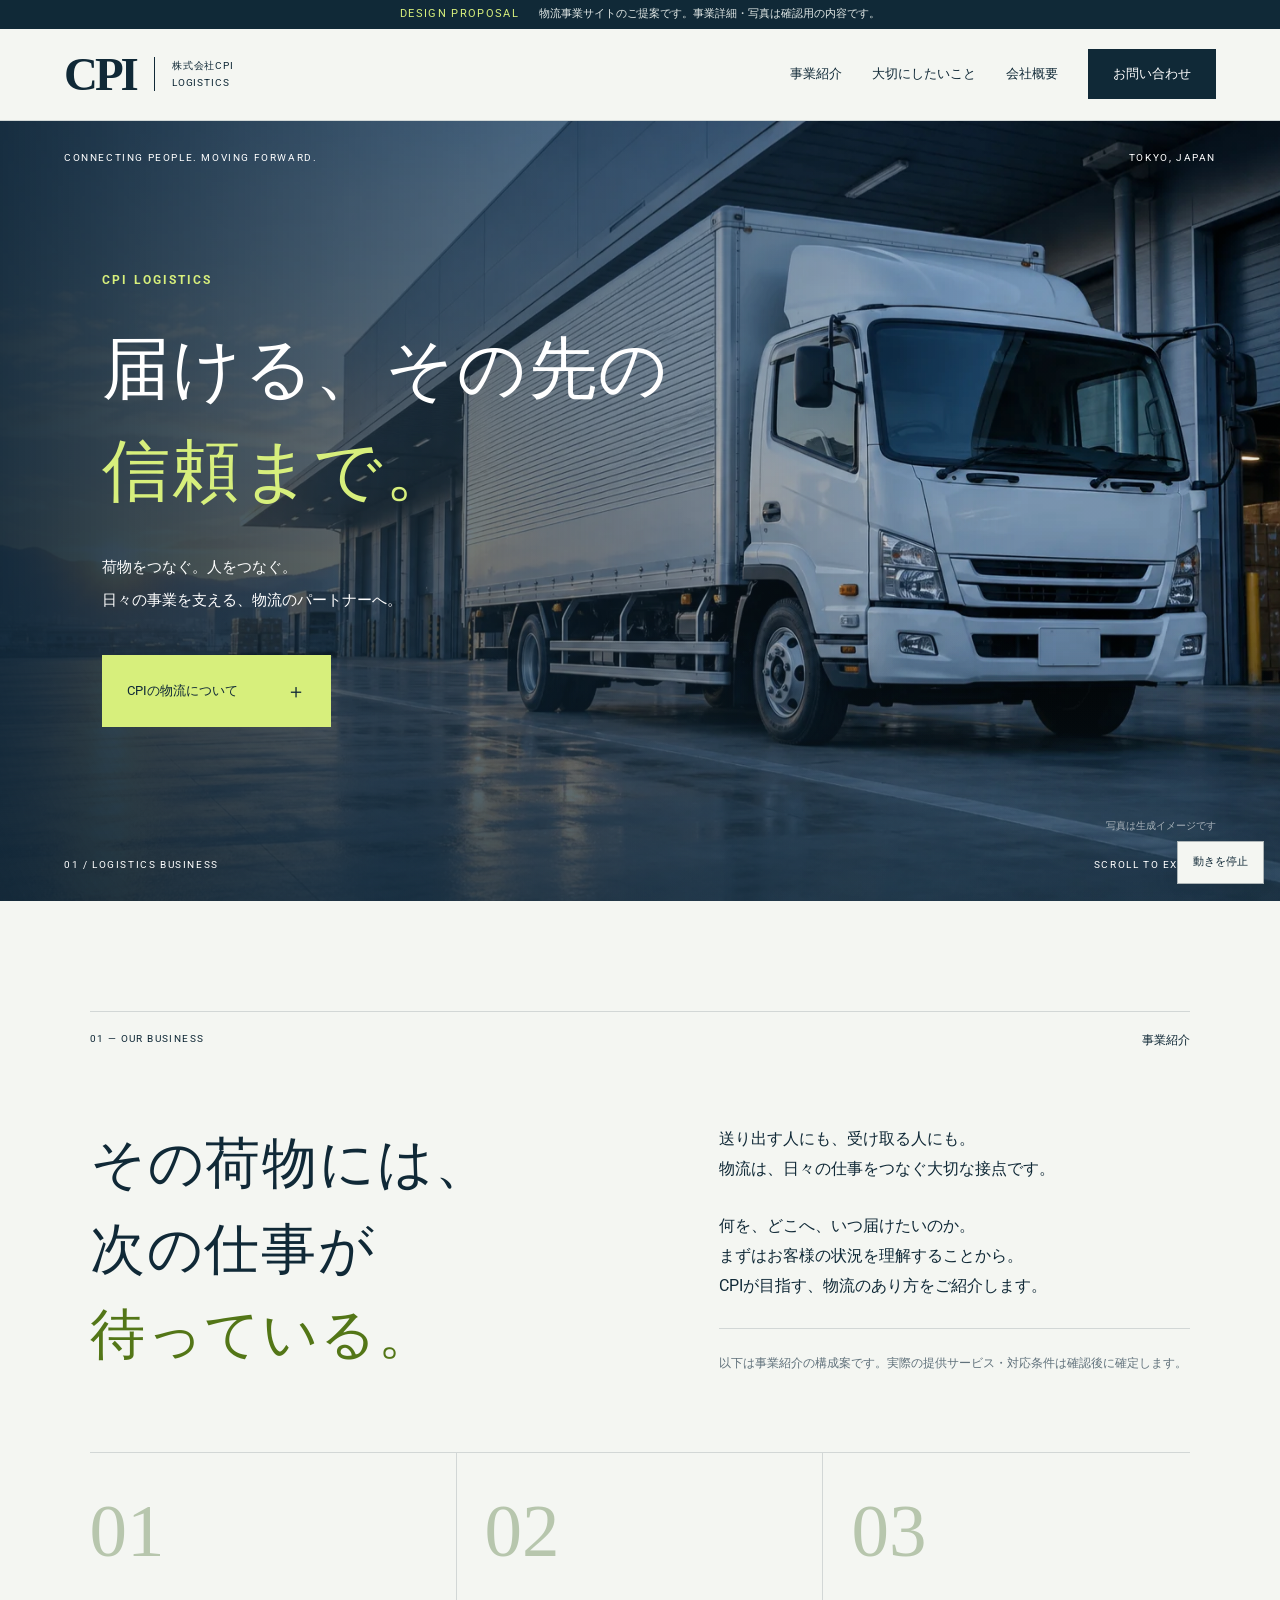
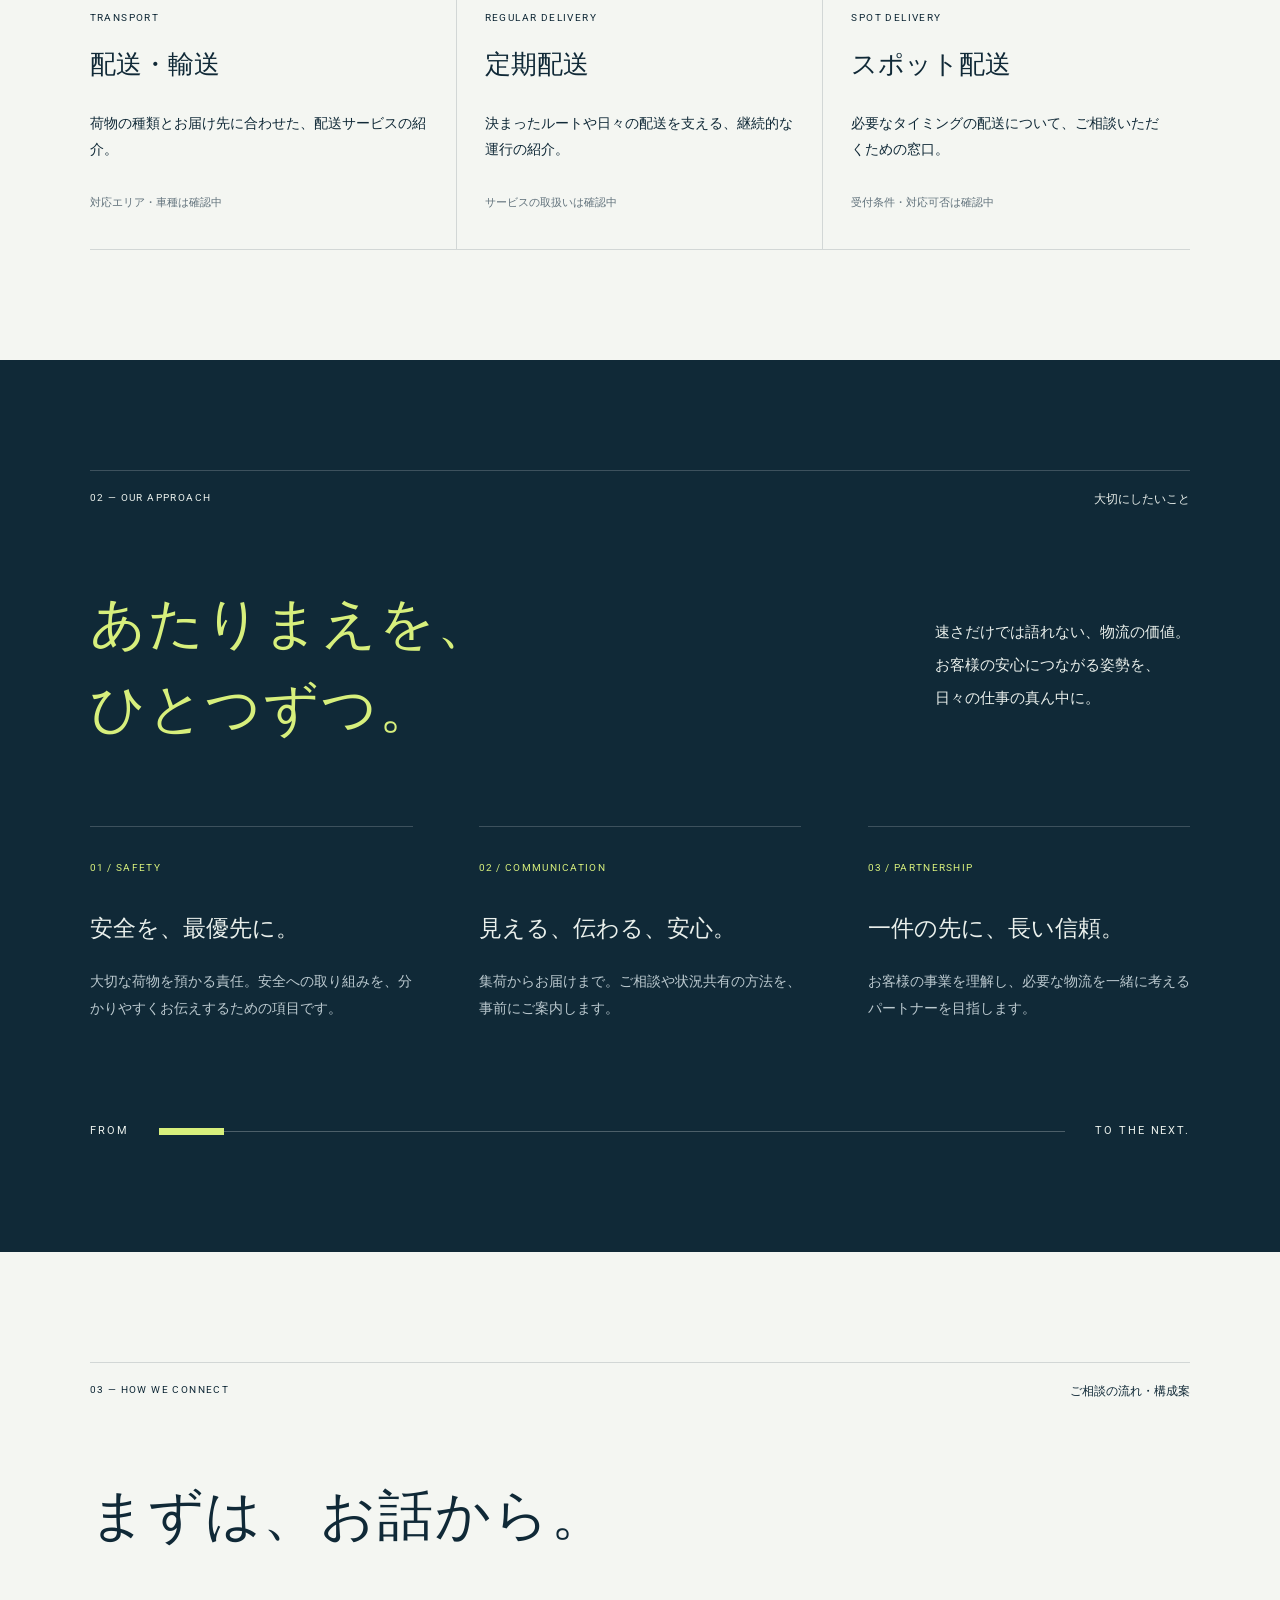
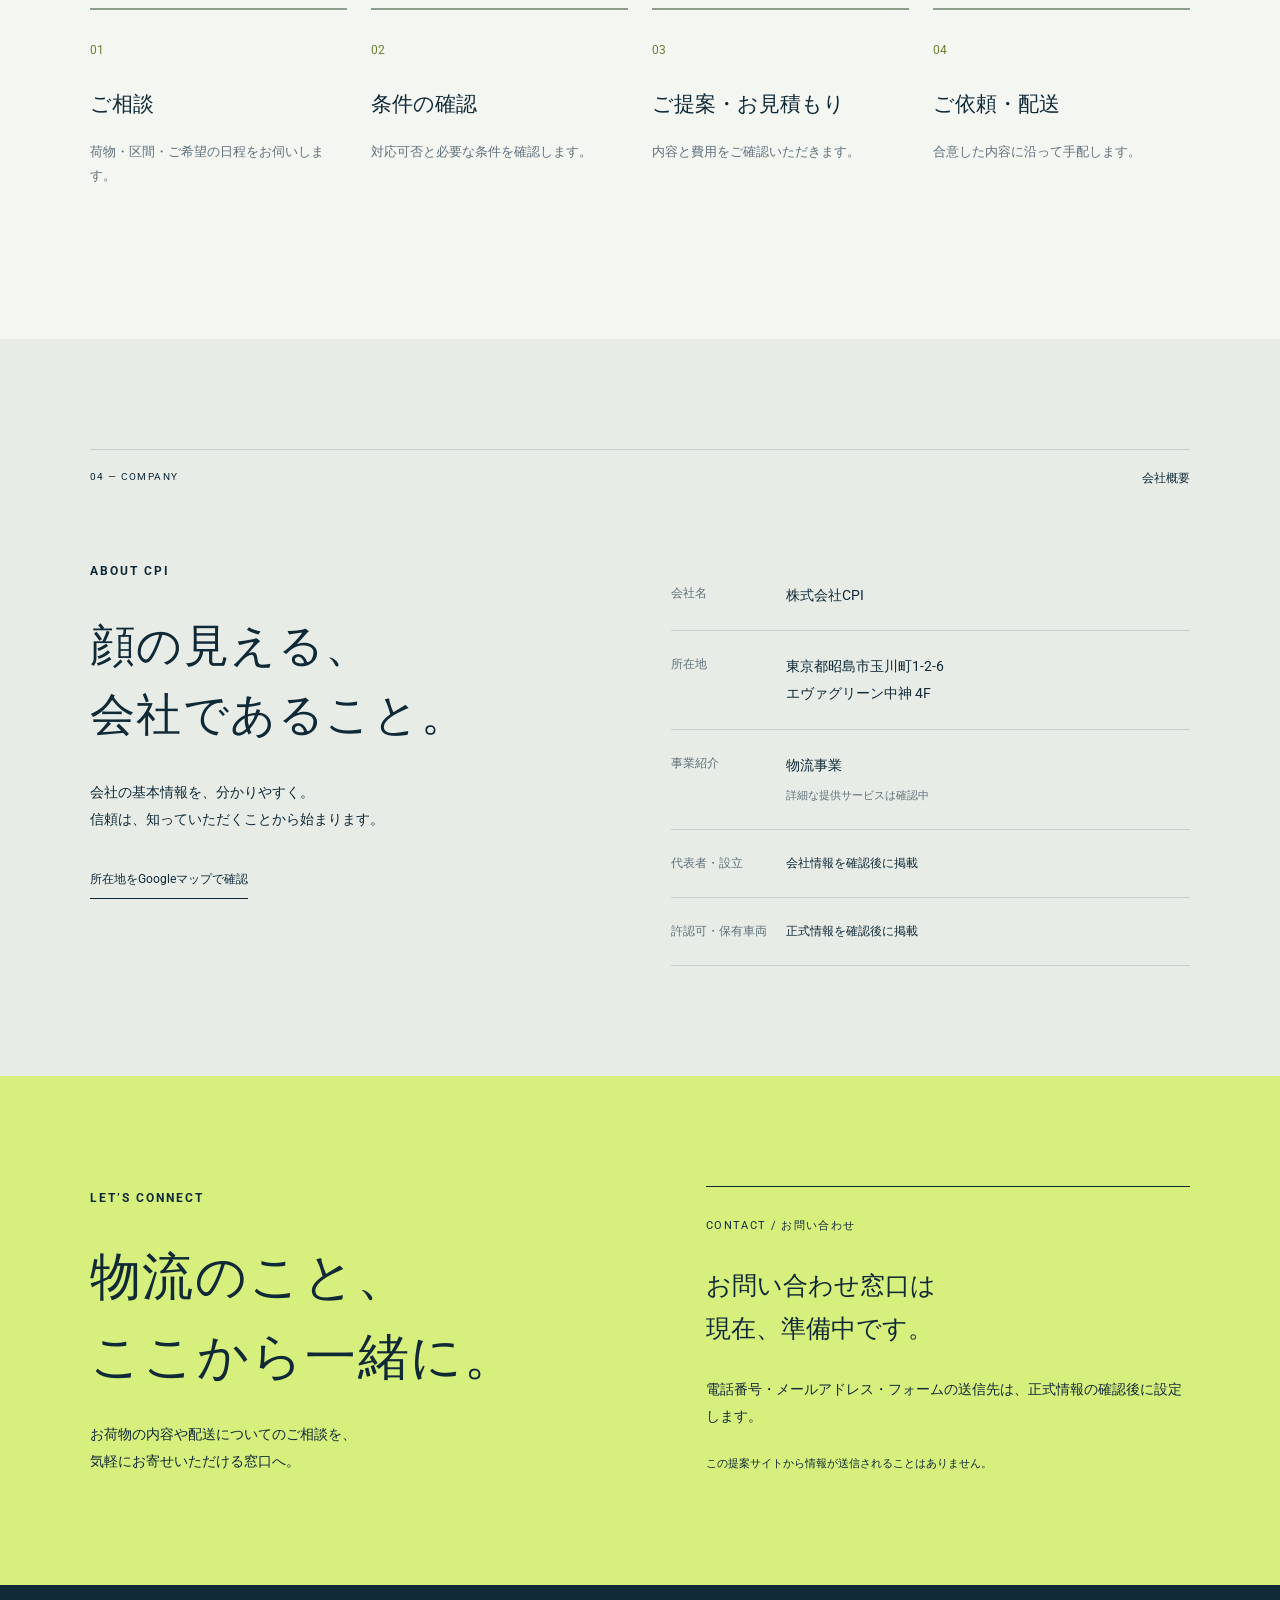
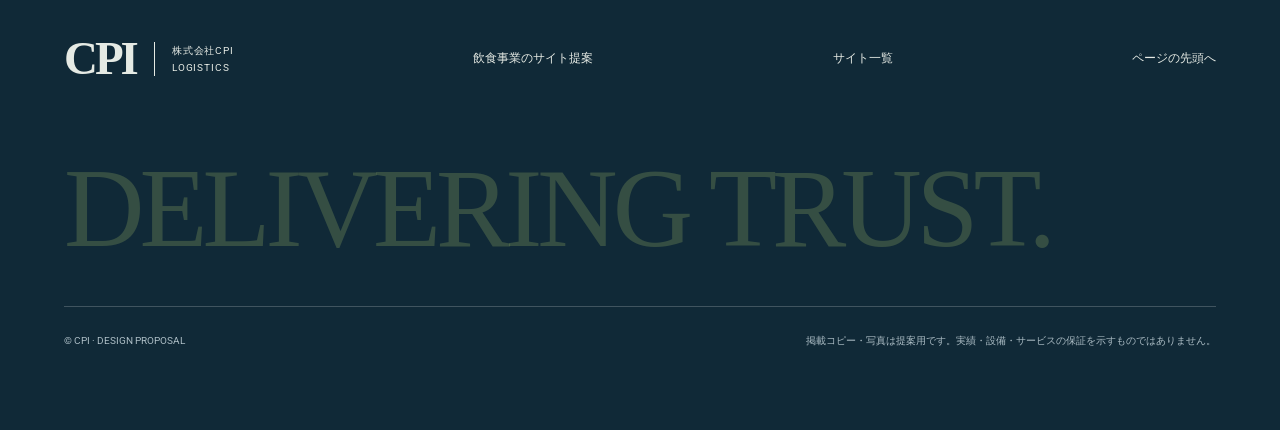
==== logistics/index.html @ f39b98ff "Add logistics corporate site and revise restaurant to bento with bar concept" ====
<!doctype html>
<html lang="ja">
<head>
  <meta charset="utf-8"><meta name="viewport" content="width=device-width,initial-scale=1"><meta name="robots" content="noindex,nofollow">
  <title>株式会社CPI｜物流事業 コーポレートサイト提案</title>
  <meta name="description" content="株式会社CPIの物流事業向けコーポレートサイト提案。事業紹介、配送のご相談、会社概要。">
  <meta name="theme-color" content="#102937">
  <link rel="icon" href="data:image/svg+xml,%3Csvg xmlns='http://www.w3.org/2000/svg' viewBox='0 0 64 64'%3E%3Crect width='64' height='64' rx='12' fill='%23102937'/%3E%3Cpath d='M14 19h36v9H24v9h26v9H14z' fill='%23d7ef7c'/%3E%3C/svg%3E">
  <link rel="preload" as="image" href="assets/logistics-hero.webp"><link rel="stylesheet" href="assets/logistics.css?v=1"><script src="assets/logistics.js?v=1" defer></script>
</head>
<body>
  <a class="skip" href="#main">本文へスキップ</a>
  <div class="proposal"><span>DESIGN PROPOSAL</span> 物流事業サイトのご提案です。事業詳細・写真は確認用の内容です。</div>
  <header class="header"><a class="brand" href="#top" aria-label="株式会社CPI トップ">CPI<span>株式会社CPI<br>LOGISTICS</span></a><nav id="nav" aria-label="メインナビゲーション"><a href="#business">事業紹介</a><a href="#approach">大切にしたいこと</a><a href="#company">会社概要</a><a class="nav-contact" href="#contact">お問い合わせ</a></nav><button class="menu-toggle" aria-expanded="false" aria-controls="nav" aria-label="メニューを開く"><span></span><span></span></button></header>
  <main id="main">
    <section class="hero" id="top"><img class="hero-photo" src="assets/logistics-hero.webp" alt="物流拠点と配送車両の生成イメージ。CPIの実際の施設・車両ではありません。" width="1536" height="1024" fetchpriority="high"><div class="hero-shade"></div><div class="hero-top"><span>CONNECTING PEOPLE. MOVING FORWARD.</span><span>TOKYO, JAPAN</span></div><div class="hero-copy"><p class="eyebrow">CPI LOGISTICS</p><h1>届ける、その先の<br><em>信頼まで。</em></h1><p class="hero-text">荷物をつなぐ。人をつなぐ。<br>日々の事業を支える、物流のパートナーへ。</p><a class="button" href="#business">CPIの物流について<span>＋</span></a></div><div class="hero-bottom"><span>01 / LOGISTICS BUSINESS</span><span>SCROLL TO EXPLORE</span></div><span class="image-credit">写真は生成イメージです</span></section>
    <section class="intro section" id="business"><div class="section-label"><span>01 — OUR BUSINESS</span><span>事業紹介</span></div><div class="intro-layout"><h2 data-reveal>その荷物には、<br>次の仕事が<br><em>待っている。</em></h2><div class="intro-text" data-reveal><p>送り出す人にも、受け取る人にも。<br>物流は、日々の仕事をつなぐ大切な接点です。</p><p>何を、どこへ、いつ届けたいのか。<br>まずはお客様の状況を理解することから。<br>CPIが目指す、物流のあり方をご紹介します。</p><p class="editorial-note">以下は事業紹介の構成案です。実際の提供サービス・対応条件は確認後に確定します。</p></div></div><div class="business-grid"><article data-reveal><span class="number">01</span><p class="en">TRANSPORT</p><h3>配送・輸送</h3><p>荷物の種類とお届け先に合わせた、配送サービスの紹介。</p><span class="status">対応エリア・車種は確認中</span></article><article data-reveal><span class="number">02</span><p class="en">REGULAR DELIVERY</p><h3>定期配送</h3><p>決まったルートや日々の配送を支える、継続的な運行の紹介。</p><span class="status">サービスの取扱いは確認中</span></article><article data-reveal><span class="number">03</span><p class="en">SPOT DELIVERY</p><h3>スポット配送</h3><p>必要なタイミングの配送について、ご相談いただくための窓口。</p><span class="status">受付条件・対応可否は確認中</span></article></div></section>
    <section class="approach section" id="approach"><div class="section-label"><span>02 — OUR APPROACH</span><span>大切にしたいこと</span></div><div class="approach-head"><h2 data-reveal>あたりまえを、<br>ひとつずつ。</h2><p data-reveal>速さだけでは語れない、物流の価値。<br>お客様の安心につながる姿勢を、<br>日々の仕事の真ん中に。</p></div><div class="principles"><article data-reveal><span>01 / SAFETY</span><h3>安全を、最優先に。</h3><p>大切な荷物を預かる責任。安全への取り組みを、分かりやすくお伝えするための項目です。</p></article><article data-reveal><span>02 / COMMUNICATION</span><h3>見える、伝わる、安心。</h3><p>集荷からお届けまで。ご相談や状況共有の方法を、事前にご案内します。</p></article><article data-reveal><span>03 / PARTNERSHIP</span><h3>一件の先に、長い信頼。</h3><p>お客様の事業を理解し、必要な物流を一緒に考えるパートナーを目指します。</p></article></div><div class="route-line" aria-hidden="true"><span>FROM</span><i></i><span>TO THE NEXT.</span></div></section>
    <section class="flow section"><div class="section-label"><span>03 — HOW WE CONNECT</span><span>ご相談の流れ・構成案</span></div><h2 data-reveal>まずは、お話から。</h2><ol class="steps"><li data-reveal><span>01</span><h3>ご相談</h3><p>荷物・区間・ご希望の日程をお伺いします。</p></li><li data-reveal><span>02</span><h3>条件の確認</h3><p>対応可否と必要な条件を確認します。</p></li><li data-reveal><span>03</span><h3>ご提案・お見積もり</h3><p>内容と費用をご確認いただきます。</p></li><li data-reveal><span>04</span><h3>ご依頼・配送</h3><p>合意した内容に沿って手配します。</p></li></ol></section>
    <section class="company section" id="company"><div class="section-label"><span>04 — COMPANY</span><span>会社概要</span></div><div class="company-layout"><div data-reveal><p class="eyebrow">ABOUT CPI</p><h2>顔の見える、<br>会社であること。</h2><p>会社の基本情報を、分かりやすく。<br>信頼は、知っていただくことから始まります。</p><a class="text-link" href="https://www.google.com/maps/search/?api=1&query=東京都昭島市玉川町1-2-6%20エヴァグリーン中神" target="_blank" rel="noopener">所在地をGoogleマップで確認</a></div><dl data-reveal><div><dt>会社名</dt><dd>株式会社CPI</dd></div><div><dt>所在地</dt><dd>東京都昭島市玉川町1-2-6<br>エヴァグリーン中神 4F</dd></div><div><dt>事業紹介</dt><dd>物流事業<span class="detail-note">詳細な提供サービスは確認中</span></dd></div><div><dt>代表者・設立</dt><dd class="pending">会社情報を確認後に掲載</dd></div><div><dt>許認可・保有車両</dt><dd class="pending">正式情報を確認後に掲載</dd></div></dl></div></section>
    <section class="contact section" id="contact"><div class="contact-copy"><p class="eyebrow">LET’S CONNECT</p><h2>物流のこと、<br>ここから一緒に。</h2><p>お荷物の内容や配送についてのご相談を、<br>気軽にお寄せいただける窓口へ。</p></div><div class="contact-panel"><span>CONTACT / お問い合わせ</span><h3>お問い合わせ窓口は<br>現在、準備中です。</h3><p>電話番号・メールアドレス・フォームの送信先は、正式情報の確認後に設定します。</p><p class="contact-note">この提案サイトから情報が送信されることはありません。</p></div></section>
  </main>
  <footer><div class="footer-top"><a class="brand" href="#top">CPI<span>株式会社CPI<br>LOGISTICS</span></a><a href="../restaurant/">飲食事業のサイト提案</a><a href="../">サイト一覧</a><a href="#top">ページの先頭へ</a></div><div class="footer-large" aria-hidden="true">DELIVERING TRUST.</div><div class="footer-bottom"><span>© CPI · DESIGN PROPOSAL</span><span>掲載コピー・写真は提案用です。実績・設備・サービスの保証を示すものではありません。</span></div></footer>
  <button class="motion-toggle" aria-pressed="false">動きを停止</button>
</body></html>
---- logistics/assets/logistics.css ----
@font-face{font-family:CPI Sans;src:url('../../assets/fonts/cpi-reference-sans-400.ttf') format('truetype');font-weight:400;font-display:swap}
@font-face{font-family:CPI Sans;src:url('../../assets/fonts/cpi-reference-sans-700.ttf') format('truetype');font-weight:700;font-display:swap}
@font-face{font-family:CPI Serif;src:url('../../assets/fonts/cpi-reference-serif-regular.woff2') format('woff2');font-weight:400;font-display:swap}
:root{--navy:#102937;--lime:#d7ef7c;--muted:#60717b;--line:#10293726;--paper:#f4f6f2;--font:'CPI Sans','Hiragino Sans',sans-serif}
*{box-sizing:border-box}html{scroll-behavior:smooth;scroll-padding-top:100px}body{margin:0;color:var(--navy);background:var(--paper);font:16px/1.9 var(--font);overflow-x:clip}h1,h2,h3,p{margin:0}h1,h2,h3{font-weight:400}a{color:inherit;text-decoration:none}button{font:inherit;cursor:pointer}img{display:block;width:100%}em{font-style:normal}a:focus-visible,button:focus-visible{outline:3px solid #88aa21;outline-offset:5px}.skip{position:fixed;z-index:100;top:5px;left:5px;padding:10px;background:#fff;transform:translateY(-150%)}.skip:focus{transform:none}.proposal{padding:6px 5%;background:var(--navy);color:#e2e9e7;font-size:11px;display:flex;justify-content:center;gap:20px;line-height:1.5}.proposal>span{color:var(--lime);letter-spacing:.12em}.header{position:sticky;top:0;z-index:30;display:flex;align-items:center;justify-content:space-between;padding:18px 5%;height:92px;background:#f4f6f2f5;border-bottom:1px solid var(--line);backdrop-filter:blur(16px)}.brand{display:flex;align-items:center;gap:18px;font:bold 47px/1 Georgia,serif;letter-spacing:-.065em}.brand>span{font:10px/1.7 var(--font);border-left:1px solid currentColor;padding-left:17px;letter-spacing:.09em}nav{display:flex;align-items:center;gap:30px;font-size:13px}nav>a:hover{color:#557400}.nav-contact{background:var(--navy);color:#fff;padding:13px 25px}.menu-toggle{display:none}.hero{position:relative;min-height:670px;height:calc(100svh - 120px);max-height:1000px;overflow:hidden;color:#fff;background:#1a3341}.hero-photo{position:absolute;inset:0;height:100%;object-fit:cover;object-position:65% center;transform:scale(1.04);will-change:transform}.hero-shade{position:absolute;inset:0;background:linear-gradient(90deg,#0e2435eb 0%,#0e243580 46%,#0e24350f 80%),linear-gradient(0deg,#10293788,transparent 35%)}.hero-top,.hero-bottom{position:absolute;left:5%;right:5%;display:flex;justify-content:space-between;font-size:10px;letter-spacing:.16em}.hero-top{top:27px}.hero-bottom{bottom:27px}.hero-copy{position:absolute;left:8%;top:19%}.eyebrow{font-size:12px;font-weight:700;letter-spacing:.17em;margin-bottom:28px}.hero .eyebrow{color:var(--lime)}h1{font-size:clamp(45px,5.3vw,84px);line-height:1.5;letter-spacing:.025em}h1 em{color:var(--lime)}.hero-text{margin-top:28px;line-height:2.2;font-size:15px}.button{display:inline-flex;align-items:center;justify-content:space-between;gap:48px;margin-top:38px;background:var(--lime);padding:17px 25px;color:var(--navy);font-size:13px}.button:hover{background:#e9ffa1}.button>span{font-size:20px}.image-credit{position:absolute;right:5%;bottom:66px;font-size:10px;color:#fff9}.section{padding:110px 7%}.section-label{display:flex;justify-content:space-between;border-top:1px solid var(--line);padding-top:17px;margin-bottom:70px;font-size:12px}.section-label>span:first-child{letter-spacing:.14em;font-size:10px}h2{font-size:clamp(36px,4.3vw,64px);line-height:1.55;letter-spacing:.035em}.intro-layout{display:grid;grid-template-columns:1.1fr 1fr;gap:10%;align-items:center}.intro h2 em{color:#537617}.intro-text>p+p{margin-top:26px}.editorial-note{font-size:12px!important;line-height:1.9;color:var(--muted);padding-top:23px;border-top:1px solid var(--line)}.business-grid{display:grid;grid-template-columns:repeat(3,1fr);margin-top:75px;border-block:1px solid var(--line)}.business-grid article{position:relative;padding:40px 28px 35px;border-right:1px solid var(--line)}.business-grid article:first-child{padding-left:0}.business-grid article:last-child{border:0}.number{font:75px/1 Georgia,serif;color:#b7c6ad}.en{font-size:10px;letter-spacing:.14em;margin-top:40px}.business-grid h3{font-size:26px;margin:13px 0 20px}.business-grid article>p:not(.en){font-size:14px}.status{display:block;color:var(--muted);font-size:11px;margin-top:30px}.approach{background:var(--navy);color:#eaf0ec;position:relative;overflow:hidden}.approach .section-label{border-color:#ffffff30}.approach-head{display:flex;align-items:center;justify-content:space-between;gap:40px}.approach h2{color:var(--lime)}.approach-head>p{font-size:15px;line-height:2.2}.principles{display:grid;grid-template-columns:repeat(3,1fr);gap:6%;margin-top:75px}.principles article{border-top:1px solid #ffffff30;padding-top:24px}.principles article>span{font-size:10px;color:var(--lime);letter-spacing:.13em}.principles h3{font-size:23px;margin:25px 0 18px}.principles p{color:#bbc9cf;font-size:14px}.route-line{display:flex;align-items:center;gap:30px;margin-top:100px;font-size:11px;letter-spacing:.18em}.route-line i{position:relative;height:1px;flex:1;background:#ffffff40}.route-line i:after{content:'';position:absolute;left:0;top:-3px;width:65px;height:7px;background:var(--lime);animation:route 8s ease-in-out infinite}.flow h2{margin-bottom:50px}.steps{list-style:none;padding:0;display:grid;grid-template-columns:repeat(4,1fr);gap:24px}.steps li{border-top:2px solid #8d9e8b;padding:24px 0}.steps span{font-size:12px;color:#668032}.steps h3{font-size:21px;margin:20px 0 15px}.steps p{font-size:13px;color:var(--muted)}.company{background:#e7ece6}.company-layout{display:grid;grid-template-columns:1fr 1.1fr;gap:10%}.company-layout>div>p:not(.eyebrow){margin-top:30px;font-size:14px}.company h2{font-size:clamp(32px,3.5vw,50px)}.company dl{margin:0}.company dl>div{display:grid;grid-template-columns:115px 1fr;border-bottom:1px solid var(--line);padding:22px 0;font-size:14px}.company dt{font-size:12px;color:var(--muted)}.company dd{margin:0}.detail-note{display:block;font-size:11px;color:var(--muted);margin-top:8px}.pending{font-size:12px}.text-link{display:inline-block;font-size:12px;border-bottom:1px solid var(--navy);margin-top:35px;padding-bottom:8px}.contact{display:grid;grid-template-columns:1fr 1fr;gap:12%;background:var(--lime);align-items:center}.contact h2{font-size:clamp(34px,4vw,58px)}.contact-copy>p:last-child{margin-top:25px;font-size:14px}.contact-panel{border-top:1px solid var(--navy);padding-top:22px}.contact-panel>span{font-size:11px;letter-spacing:.12em}.contact-panel h3{font-size:25px;line-height:1.7;margin:26px 0}.contact-panel p{font-size:14px}.contact-panel .contact-note{font-size:11px;margin-top:25px}footer{background:var(--navy);color:#e5eae4;padding:50px 5% 80px}.footer-top{display:flex;gap:35px;align-items:center;justify-content:space-between}.footer-top>a:not(.brand){font-size:12px}.footer-large{font:clamp(30px,8.7vw,160px)/1.2 Georgia,serif;letter-spacing:-.045em;color:#d7ef7c30;white-space:nowrap;margin:60px 0 30px;overflow:hidden}.footer-bottom{display:flex;justify-content:space-between;gap:30px;border-top:1px solid #fff3;padding-top:24px;font-size:10px;color:#acbdc5}.motion-toggle{position:fixed;right:16px;bottom:16px;z-index:40;background:var(--paper);color:var(--navy);border:1px solid #10293750;font-size:11px;padding:10px 15px;box-shadow:0 3px 15px #0001}.reveal-ready [data-reveal]{opacity:0;transform:translateY(24px);transition:opacity .75s,transform .75s}.reveal-ready [data-reveal].visible{opacity:1;transform:none}.paused .route-line i:after{animation-play-state:paused}.paused [data-reveal]{opacity:1!important;transform:none!important}.paused .hero-photo{transform:none!important}@keyframes route{0%,100%{left:0}50%{left:calc(100% - 65px)}}
@media(max-width:900px){nav{gap:16px;font-size:11px}.header{padding-inline:4%}.section{padding:80px 6%}.business-grid article{padding-inline:20px}.principles{gap:25px}.principles h3{font-size:19px}.company-layout{gap:6%}.company dl>div{grid-template-columns:90px 1fr}.contact{gap:7%}.hero-copy{left:6%}}
@media(max-width:700px){html{scroll-padding-top:76px}.proposal{font-size:9px;padding:6px 5%;gap:10px}.proposal>span{display:none}.header{height:76px;padding:14px 6%}.brand{font-size:37px;gap:12px}.brand>span{font-size:9px;padding-left:12px}.menu-toggle{display:flex;flex-direction:column;gap:6px;align-items:center;justify-content:center;width:44px;height:44px;background:none;border:1px solid var(--line)}.menu-toggle span{height:1px;width:20px;background:var(--navy)}nav{display:none;position:absolute;left:0;right:0;top:76px;padding:24px 6%;background:var(--paper);border-bottom:1px solid var(--line);font-size:14px}nav.open{display:flex;flex-direction:column;align-items:stretch;gap:0}nav>a{padding:15px}.hero{height:calc(100svh - 105px);min-height:650px;max-height:900px}.hero-photo{object-position:64% center}.hero-shade{background:linear-gradient(90deg,#102937db,#10293750),linear-gradient(0deg,#102937aa,transparent)}.hero-top{font-size:8px;top:24px;left:7%;right:7%}.hero-top>span:last-child{display:none}.hero-copy{left:7%;top:18%;right:6%}h1{font-size:clamp(37px,8.7vw,60px)}.hero-text{font-size:13px;margin-top:22px}.eyebrow{font-size:10px;margin-bottom:26px}.button{margin-top:30px;padding:14px 20px;font-size:12px}.hero-bottom{font-size:8px;left:7%;right:7%}.image-credit{right:7%;font-size:9px}.section{padding:70px 7%}.section-label{font-size:10px;margin-bottom:45px}.section-label>span:first-child{font-size:8px}.intro-layout,.company-layout,.contact{grid-template-columns:1fr;gap:35px}h2{font-size:38px}.intro-text{font-size:14px}.business-grid{grid-template-columns:1fr;margin-top:45px}.business-grid article,.business-grid article:first-child{padding:28px 0;border-right:0;border-bottom:1px solid var(--line);display:grid;grid-template-columns:65px 1fr;gap:0 20px}.business-grid .number{grid-row:1/5;font-size:50px}.business-grid .en{margin:0}.business-grid h3{font-size:24px;margin:6px 0 12px}.business-grid .status{grid-column:2;margin-top:20px}.approach-head{display:block}.approach-head>p{margin-top:25px;font-size:14px}.principles{grid-template-columns:1fr;gap:35px;margin-top:45px}.principles h3{font-size:24px;margin:15px 0}.route-line{gap:15px;margin-top:55px;font-size:9px}.steps{grid-template-columns:1fr 1fr;gap:25px}.steps h3{font-size:18px}.steps p{font-size:12px}.company h2{font-size:36px}.company dl>div{grid-template-columns:85px 1fr;font-size:13px}.contact h2{font-size:39px}.contact-panel{margin-top:10px}.footer-top{flex-wrap:wrap;gap:24px}.footer-top .brand{width:100%}.footer-top>a:not(.brand){font-size:10px}.footer-large{margin-top:45px;font-size:8.5vw}.footer-bottom{flex-direction:column;gap:15px}.motion-toggle{font-size:10px;padding:8px 12px}.contact-panel h3{font-size:24px}}
@media(prefers-reduced-motion:reduce){html{scroll-behavior:auto}*,*:before,*:after{animation:none!important;transition:none!important;scroll-behavior:auto!important}[data-reveal]{opacity:1!important;transform:none!important}.hero-photo{transform:none!important}}
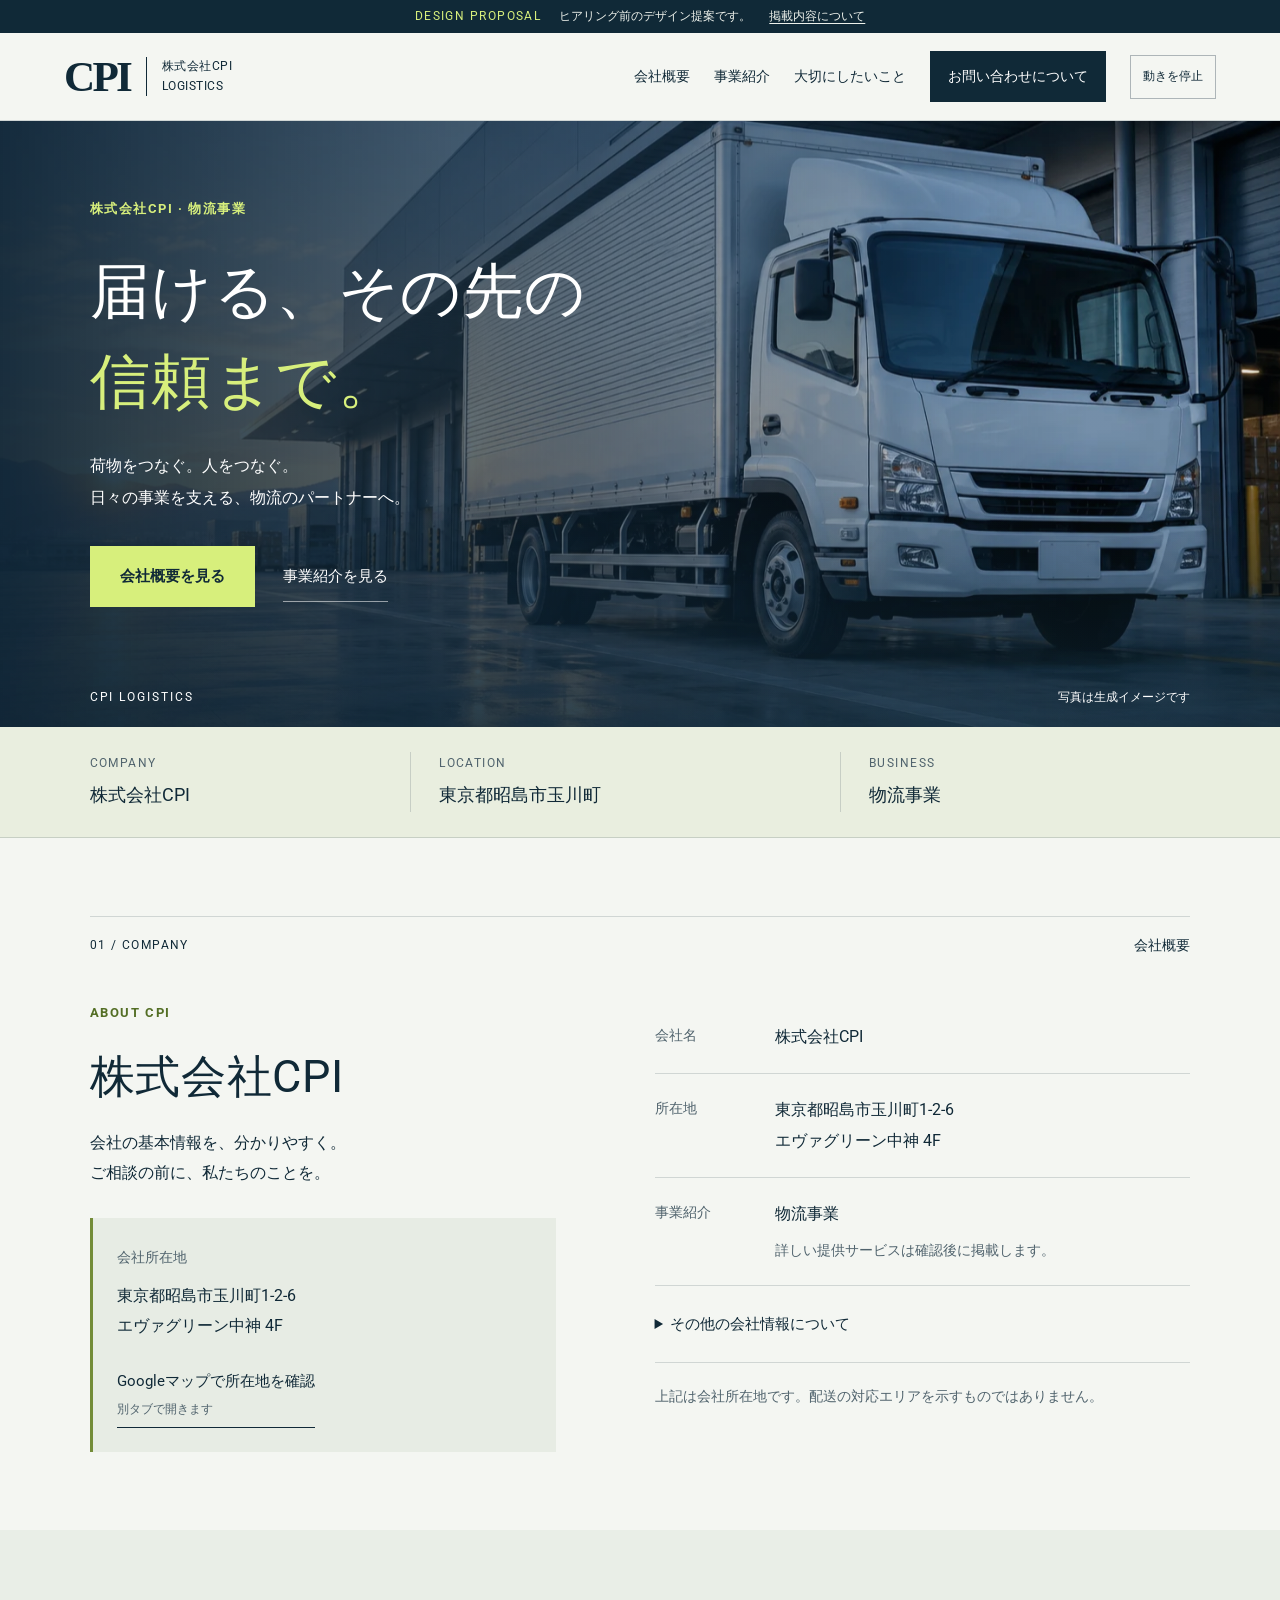
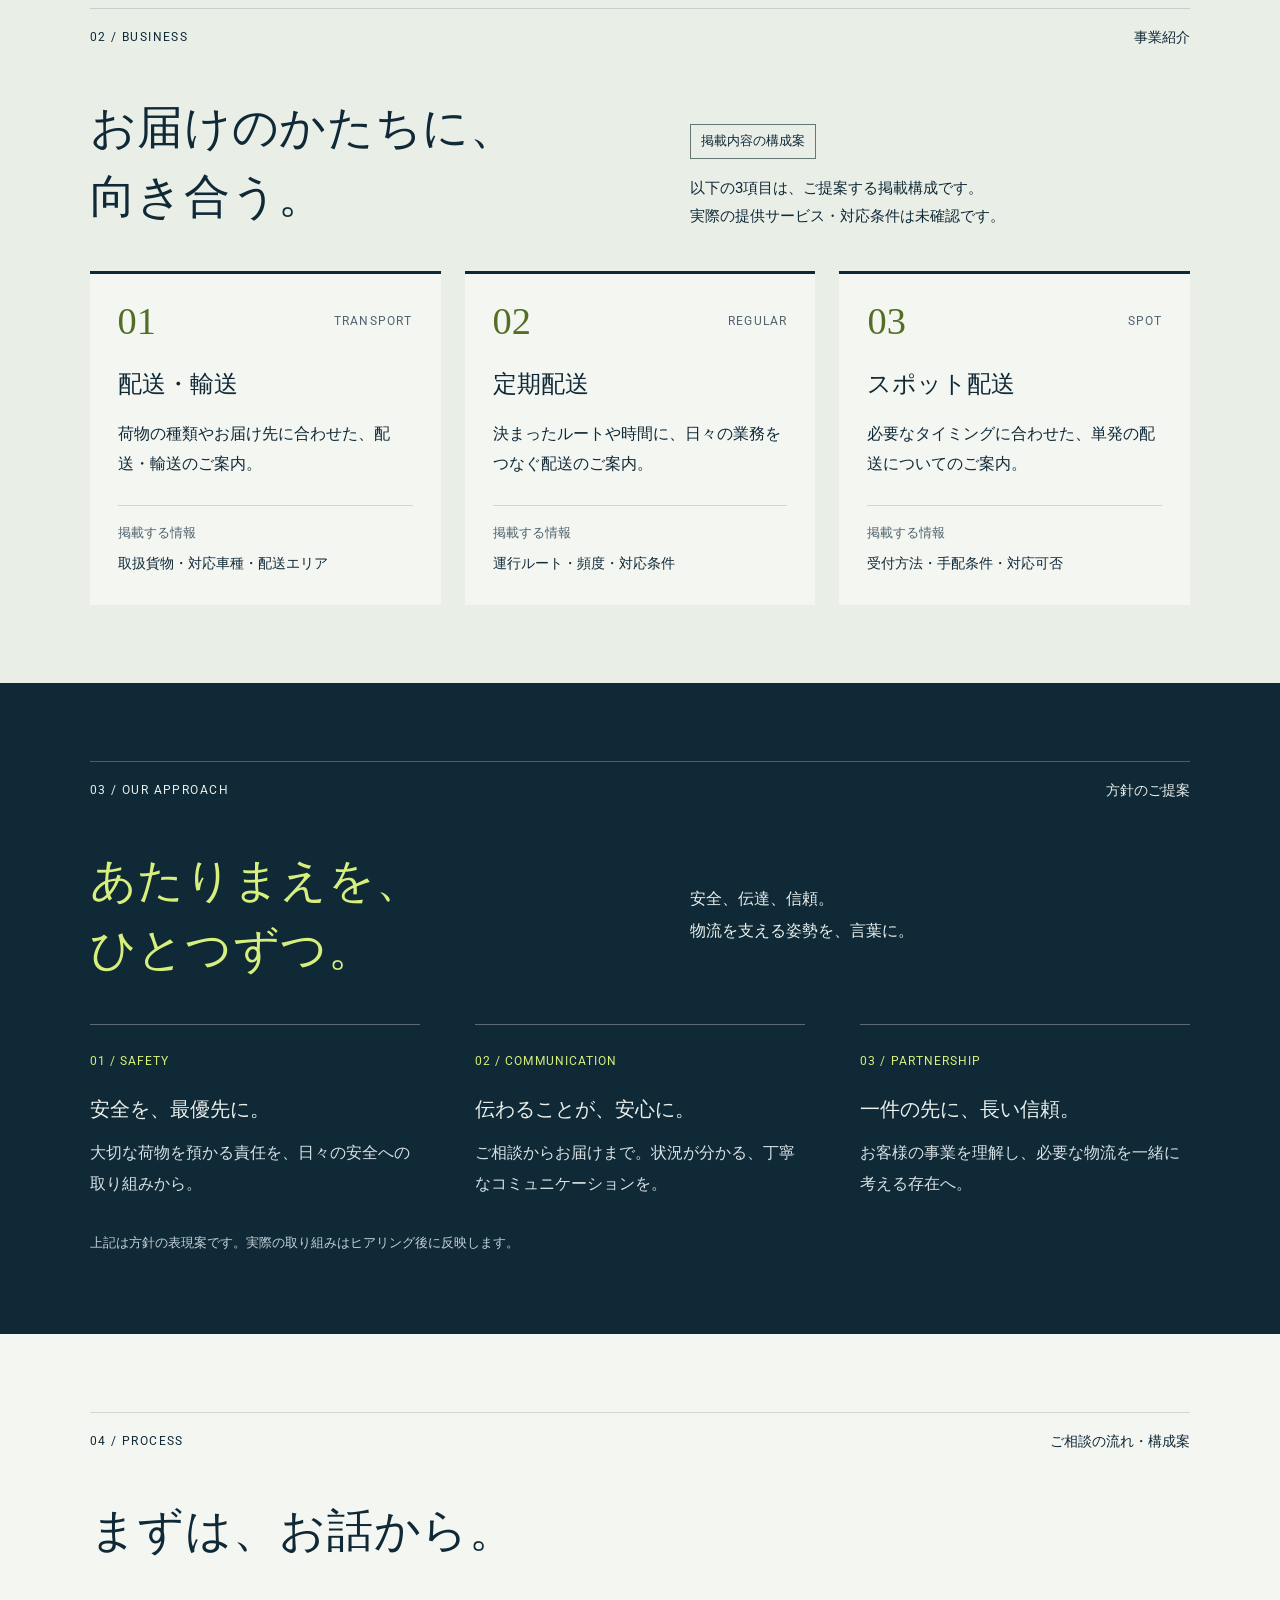
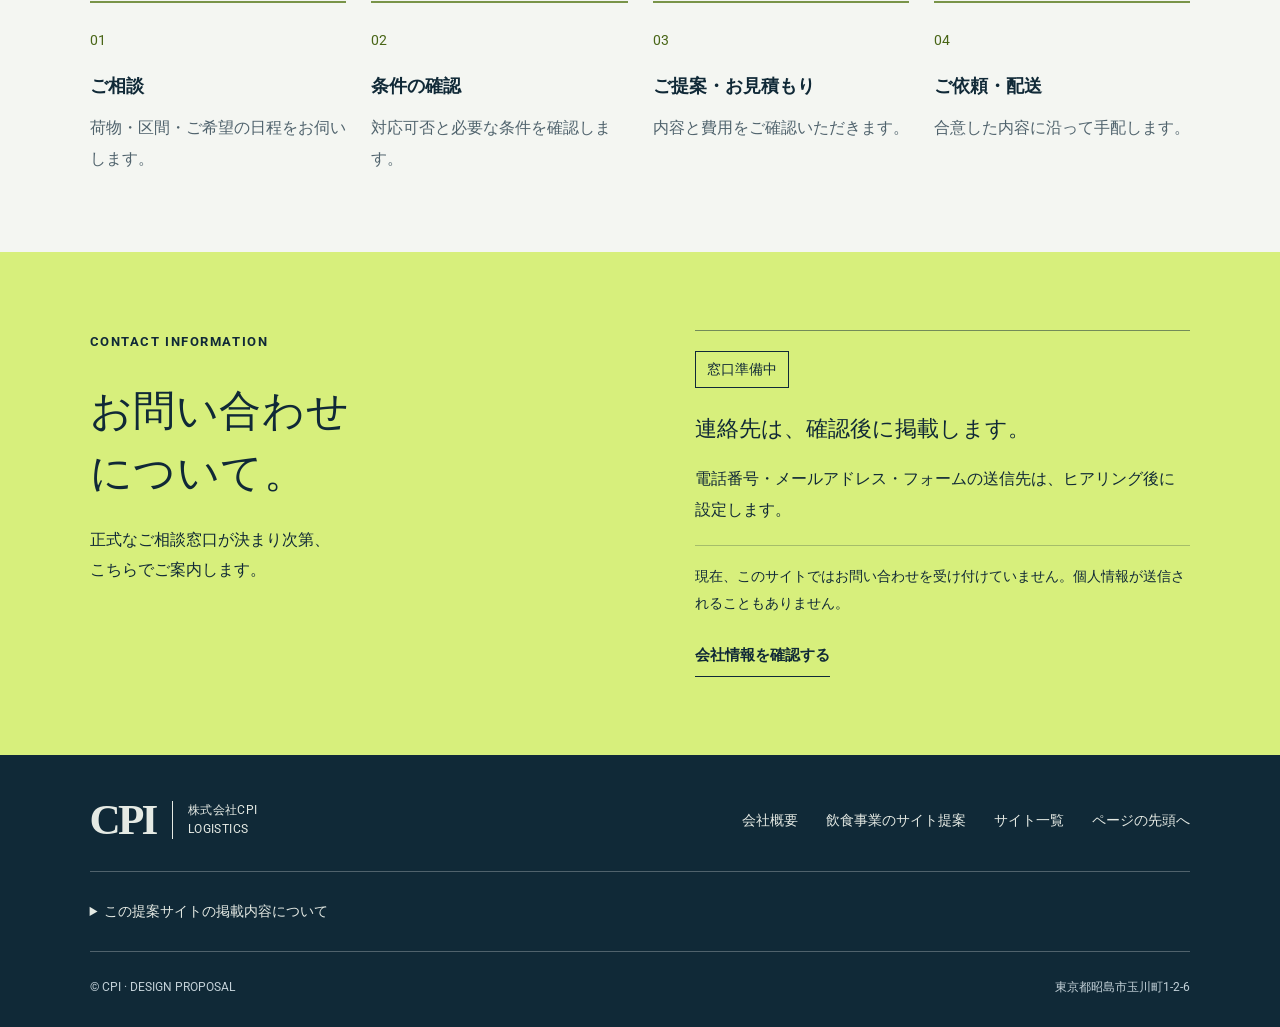
==== commit 12d0f38b: "Refine logistics proposal hierarchy and responsive accessibility" ====
--- a/logistics/index.html
+++ b/logistics/index.html
@@ -3,23 +3,57 @@
 <head>
   <meta charset="utf-8"><meta name="viewport" content="width=device-width,initial-scale=1"><meta name="robots" content="noindex,nofollow">
   <title>株式会社CPI｜物流事業 コーポレートサイト提案</title>
-  <meta name="description" content="株式会社CPIの物流事業向けコーポレートサイト提案。事業紹介、配送のご相談、会社概要。">
+  <meta name="description" content="株式会社CPIの会社概要と物流事業サイトのご提案。東京都昭島市玉川町の会社所在地、事業紹介の構成案をご案内します。">
   <meta name="theme-color" content="#102937">
   <link rel="icon" href="data:image/svg+xml,%3Csvg xmlns='http://www.w3.org/2000/svg' viewBox='0 0 64 64'%3E%3Crect width='64' height='64' rx='12' fill='%23102937'/%3E%3Cpath d='M14 19h36v9H24v9h26v9H14z' fill='%23d7ef7c'/%3E%3C/svg%3E">
-  <link rel="preload" as="image" href="assets/logistics-hero.webp"><link rel="stylesheet" href="assets/logistics.css?v=1"><script src="assets/logistics.js?v=1" defer></script>
+  <link rel="preload" as="image" href="assets/logistics-hero.webp"><link rel="stylesheet" href="assets/logistics.css?v=2"><script src="assets/logistics.js?v=2" defer></script>
 </head>
 <body>
   <a class="skip" href="#main">本文へスキップ</a>
-  <div class="proposal"><span>DESIGN PROPOSAL</span> 物流事業サイトのご提案です。事業詳細・写真は確認用の内容です。</div>
-  <header class="header"><a class="brand" href="#top" aria-label="株式会社CPI トップ">CPI<span>株式会社CPI<br>LOGISTICS</span></a><nav id="nav" aria-label="メインナビゲーション"><a href="#business">事業紹介</a><a href="#approach">大切にしたいこと</a><a href="#company">会社概要</a><a class="nav-contact" href="#contact">お問い合わせ</a></nav><button class="menu-toggle" aria-expanded="false" aria-controls="nav" aria-label="メニューを開く"><span></span><span></span></button></header>
+  <div class="proposal"><span>DESIGN PROPOSAL</span><span>ヒアリング前のデザイン提案です。</span><a href="#proposal-details">掲載内容について</a></div>
+  <header class="header">
+    <a class="brand" href="#top" aria-label="株式会社CPI トップ">CPI<span>株式会社CPI<br>LOGISTICS</span></a>
+    <nav id="nav" aria-label="メインナビゲーション"><a href="#company">会社概要</a><a href="#business">事業紹介</a><a href="#approach">大切にしたいこと</a><a class="nav-contact" href="#contact">お問い合わせについて</a></nav>
+    <div class="header-tools"><button class="motion-toggle" aria-pressed="false">動きを停止</button><button class="menu-toggle" aria-expanded="false" aria-controls="nav" aria-label="メニューを開く"><span></span><span></span></button></div>
+  </header>
   <main id="main">
-    <section class="hero" id="top"><img class="hero-photo" src="assets/logistics-hero.webp" alt="物流拠点と配送車両の生成イメージ。CPIの実際の施設・車両ではありません。" width="1536" height="1024" fetchpriority="high"><div class="hero-shade"></div><div class="hero-top"><span>CONNECTING PEOPLE. MOVING FORWARD.</span><span>TOKYO, JAPAN</span></div><div class="hero-copy"><p class="eyebrow">CPI LOGISTICS</p><h1>届ける、その先の<br><em>信頼まで。</em></h1><p class="hero-text">荷物をつなぐ。人をつなぐ。<br>日々の事業を支える、物流のパートナーへ。</p><a class="button" href="#business">CPIの物流について<span>＋</span></a></div><div class="hero-bottom"><span>01 / LOGISTICS BUSINESS</span><span>SCROLL TO EXPLORE</span></div><span class="image-credit">写真は生成イメージです</span></section>
-    <section class="intro section" id="business"><div class="section-label"><span>01 — OUR BUSINESS</span><span>事業紹介</span></div><div class="intro-layout"><h2 data-reveal>その荷物には、<br>次の仕事が<br><em>待っている。</em></h2><div class="intro-text" data-reveal><p>送り出す人にも、受け取る人にも。<br>物流は、日々の仕事をつなぐ大切な接点です。</p><p>何を、どこへ、いつ届けたいのか。<br>まずはお客様の状況を理解することから。<br>CPIが目指す、物流のあり方をご紹介します。</p><p class="editorial-note">以下は事業紹介の構成案です。実際の提供サービス・対応条件は確認後に確定します。</p></div></div><div class="business-grid"><article data-reveal><span class="number">01</span><p class="en">TRANSPORT</p><h3>配送・輸送</h3><p>荷物の種類とお届け先に合わせた、配送サービスの紹介。</p><span class="status">対応エリア・車種は確認中</span></article><article data-reveal><span class="number">02</span><p class="en">REGULAR DELIVERY</p><h3>定期配送</h3><p>決まったルートや日々の配送を支える、継続的な運行の紹介。</p><span class="status">サービスの取扱いは確認中</span></article><article data-reveal><span class="number">03</span><p class="en">SPOT DELIVERY</p><h3>スポット配送</h3><p>必要なタイミングの配送について、ご相談いただくための窓口。</p><span class="status">受付条件・対応可否は確認中</span></article></div></section>
-    <section class="approach section" id="approach"><div class="section-label"><span>02 — OUR APPROACH</span><span>大切にしたいこと</span></div><div class="approach-head"><h2 data-reveal>あたりまえを、<br>ひとつずつ。</h2><p data-reveal>速さだけでは語れない、物流の価値。<br>お客様の安心につながる姿勢を、<br>日々の仕事の真ん中に。</p></div><div class="principles"><article data-reveal><span>01 / SAFETY</span><h3>安全を、最優先に。</h3><p>大切な荷物を預かる責任。安全への取り組みを、分かりやすくお伝えするための項目です。</p></article><article data-reveal><span>02 / COMMUNICATION</span><h3>見える、伝わる、安心。</h3><p>集荷からお届けまで。ご相談や状況共有の方法を、事前にご案内します。</p></article><article data-reveal><span>03 / PARTNERSHIP</span><h3>一件の先に、長い信頼。</h3><p>お客様の事業を理解し、必要な物流を一緒に考えるパートナーを目指します。</p></article></div><div class="route-line" aria-hidden="true"><span>FROM</span><i></i><span>TO THE NEXT.</span></div></section>
-    <section class="flow section"><div class="section-label"><span>03 — HOW WE CONNECT</span><span>ご相談の流れ・構成案</span></div><h2 data-reveal>まずは、お話から。</h2><ol class="steps"><li data-reveal><span>01</span><h3>ご相談</h3><p>荷物・区間・ご希望の日程をお伺いします。</p></li><li data-reveal><span>02</span><h3>条件の確認</h3><p>対応可否と必要な条件を確認します。</p></li><li data-reveal><span>03</span><h3>ご提案・お見積もり</h3><p>内容と費用をご確認いただきます。</p></li><li data-reveal><span>04</span><h3>ご依頼・配送</h3><p>合意した内容に沿って手配します。</p></li></ol></section>
-    <section class="company section" id="company"><div class="section-label"><span>04 — COMPANY</span><span>会社概要</span></div><div class="company-layout"><div data-reveal><p class="eyebrow">ABOUT CPI</p><h2>顔の見える、<br>会社であること。</h2><p>会社の基本情報を、分かりやすく。<br>信頼は、知っていただくことから始まります。</p><a class="text-link" href="https://www.google.com/maps/search/?api=1&query=東京都昭島市玉川町1-2-6%20エヴァグリーン中神" target="_blank" rel="noopener">所在地をGoogleマップで確認</a></div><dl data-reveal><div><dt>会社名</dt><dd>株式会社CPI</dd></div><div><dt>所在地</dt><dd>東京都昭島市玉川町1-2-6<br>エヴァグリーン中神 4F</dd></div><div><dt>事業紹介</dt><dd>物流事業<span class="detail-note">詳細な提供サービスは確認中</span></dd></div><div><dt>代表者・設立</dt><dd class="pending">会社情報を確認後に掲載</dd></div><div><dt>許認可・保有車両</dt><dd class="pending">正式情報を確認後に掲載</dd></div></dl></div></section>
-    <section class="contact section" id="contact"><div class="contact-copy"><p class="eyebrow">LET’S CONNECT</p><h2>物流のこと、<br>ここから一緒に。</h2><p>お荷物の内容や配送についてのご相談を、<br>気軽にお寄せいただける窓口へ。</p></div><div class="contact-panel"><span>CONTACT / お問い合わせ</span><h3>お問い合わせ窓口は<br>現在、準備中です。</h3><p>電話番号・メールアドレス・フォームの送信先は、正式情報の確認後に設定します。</p><p class="contact-note">この提案サイトから情報が送信されることはありません。</p></div></section>
+    <section class="hero" id="top" aria-labelledby="hero-title">
+      <img class="hero-photo" src="assets/logistics-hero.webp" alt="物流拠点と配送車両の生成イメージ。CPIの実際の施設・車両ではありません。" width="1536" height="1024" fetchpriority="high"><div class="hero-shade"></div>
+      <div class="hero-copy"><p class="eyebrow">株式会社CPI · 物流事業</p><h1 id="hero-title"><span>届ける、その先の</span><em>信頼まで。</em></h1><p class="hero-text">荷物をつなぐ。人をつなぐ。<br>日々の事業を支える、物流のパートナーへ。</p><div class="hero-actions"><a class="button" href="#company">会社概要を見る</a><a class="hero-secondary" href="#business">事業紹介を見る</a></div></div>
+      <div class="hero-bottom"><span>CPI LOGISTICS</span><span>写真は生成イメージです</span></div>
+    </section>
+    <div class="identity-strip" aria-label="会社の基本情報"><div><span>COMPANY</span><strong>株式会社CPI</strong></div><div><span>LOCATION</span><strong>東京都昭島市玉川町</strong></div><div><span>BUSINESS</span><strong>物流事業</strong></div></div>
+    <section class="company section" id="company" aria-labelledby="company-title">
+      <div class="section-label"><span>01 / COMPANY</span><span>会社概要</span></div>
+      <div class="company-layout">
+        <div class="company-intro"><p class="eyebrow">ABOUT CPI</p><h2 id="company-title">株式会社CPI</h2><p>会社の基本情報を、分かりやすく。<br>ご相談の前に、私たちのことを。</p><div class="address-card"><span>会社所在地</span><p>東京都昭島市玉川町1-2-6<br>エヴァグリーン中神 4F</p><a class="text-link" href="https://www.google.com/maps/search/?api=1&query=東京都昭島市玉川町1-2-6%20エヴァグリーン中神" target="_blank" rel="noopener">Googleマップで所在地を確認<span class="external-note">別タブで開きます</span></a></div></div>
+        <div class="company-data"><dl><div><dt>会社名</dt><dd>株式会社CPI</dd></div><div><dt>所在地</dt><dd>東京都昭島市玉川町1-2-6<br>エヴァグリーン中神 4F</dd></div><div><dt>事業紹介</dt><dd>物流事業<span class="detail-note">詳しい提供サービスは確認後に掲載します。</span></dd></div></dl><details class="company-pending"><summary>その他の会社情報について</summary><p>代表者・設立・許認可・保有車両などは、ヒアリングで確認した正式情報を掲載します。</p></details><p class="company-note">上記は会社所在地です。配送の対応エリアを示すものではありません。</p></div>
+      </div>
+    </section>
+    <section class="business section" id="business" aria-labelledby="business-title">
+      <div class="section-label"><span>02 / BUSINESS</span><span>事業紹介</span></div>
+      <div class="section-heading"><h2 id="business-title"><span>お届けのかたちに、</span><span>向き合う。</span></h2><div class="section-context"><span class="proposal-label">掲載内容の構成案</span><p>以下の3項目は、ご提案する掲載構成です。<br>実際の提供サービス・対応条件は未確認です。</p></div></div>
+      <div class="business-grid">
+        <article><div class="card-top"><span class="number">01</span><span class="en">TRANSPORT</span></div><h3>配送・輸送</h3><p>荷物の種類やお届け先に合わせた、配送・輸送のご案内。</p><div class="card-details"><span>掲載する情報</span><p>取扱貨物・対応車種・配送エリア</p></div></article>
+        <article><div class="card-top"><span class="number">02</span><span class="en">REGULAR</span></div><h3>定期配送</h3><p>決まったルートや時間に、日々の業務をつなぐ配送のご案内。</p><div class="card-details"><span>掲載する情報</span><p>運行ルート・頻度・対応条件</p></div></article>
+        <article><div class="card-top"><span class="number">03</span><span class="en">SPOT</span></div><h3>スポット配送</h3><p>必要なタイミングに合わせた、単発の配送についてのご案内。</p><div class="card-details"><span>掲載する情報</span><p>受付方法・手配条件・対応可否</p></div></article>
+      </div>
+    </section>
+    <section class="approach section" id="approach" aria-labelledby="approach-title">
+      <div class="section-label"><span>03 / OUR APPROACH</span><span>方針のご提案</span></div>
+      <div class="approach-head"><h2 id="approach-title"><span>あたりまえを、</span><span>ひとつずつ。</span></h2><p>安全、伝達、信頼。<br>物流を支える姿勢を、言葉に。</p></div>
+      <div class="principles">
+        <article><span>01 / SAFETY</span><h3>安全を、最優先に。</h3><p>大切な荷物を預かる責任を、日々の安全への取り組みから。</p></article>
+        <article><span>02 / COMMUNICATION</span><h3>伝わることが、安心に。</h3><p>ご相談からお届けまで。状況が分かる、丁寧なコミュニケーションを。</p></article>
+        <article><span>03 / PARTNERSHIP</span><h3>一件の先に、長い信頼。</h3><p>お客様の事業を理解し、必要な物流を一緒に考える存在へ。</p></article>
+      </div><p class="approach-note">上記は方針の表現案です。実際の取り組みはヒアリング後に反映します。</p>
+    </section>
+    <section class="flow section" aria-labelledby="flow-title">
+      <div class="section-label"><span>04 / PROCESS</span><span>ご相談の流れ・構成案</span></div><h2 id="flow-title"><span>まずは、</span><span>お話から。</span></h2>
+      <ol class="steps"><li><span>01</span><div><h3>ご相談</h3><p>荷物・区間・ご希望の日程をお伺いします。</p></div></li><li><span>02</span><div><h3>条件の確認</h3><p>対応可否と必要な条件を確認します。</p></div></li><li><span>03</span><div><h3><span>ご提案・</span><span>お見積もり</span></h3><p>内容と費用をご確認いただきます。</p></div></li><li><span>04</span><div><h3>ご依頼・配送</h3><p>合意した内容に沿って手配します。</p></div></li></ol>
+    </section>
+    <section class="contact section" id="contact" aria-labelledby="contact-title"><div class="contact-copy"><p class="eyebrow">CONTACT INFORMATION</p><h2 id="contact-title"><span>お問い合わせ</span><span>について。</span></h2><p>正式なご相談窓口が決まり次第、<br>こちらでご案内します。</p></div><div class="contact-panel"><span class="contact-status">窓口準備中</span><h3><span>連絡先は、</span><span>確認後に掲載します。</span></h3><p>電話番号・メールアドレス・フォームの送信先は、ヒアリング後に設定します。</p><p class="contact-note">現在、このサイトではお問い合わせを受け付けていません。個人情報が送信されることもありません。</p><a class="text-link" href="#company">会社情報を確認する</a></div></section>
   </main>
-  <footer><div class="footer-top"><a class="brand" href="#top">CPI<span>株式会社CPI<br>LOGISTICS</span></a><a href="../restaurant/">飲食事業のサイト提案</a><a href="../">サイト一覧</a><a href="#top">ページの先頭へ</a></div><div class="footer-large" aria-hidden="true">DELIVERING TRUST.</div><div class="footer-bottom"><span>© CPI · DESIGN PROPOSAL</span><span>掲載コピー・写真は提案用です。実績・設備・サービスの保証を示すものではありません。</span></div></footer>
-  <button class="motion-toggle" aria-pressed="false">動きを停止</button>
-</body></html>
+  <footer><div class="footer-top"><a class="brand" href="#top">CPI<span>株式会社CPI<br>LOGISTICS</span></a><div class="footer-links"><a href="#company">会社概要</a><a href="../restaurant/">飲食事業のサイト提案</a><a href="../">サイト一覧</a><a href="#top">ページの先頭へ</a></div></div><details id="proposal-details" class="proposal-details"><summary>この提案サイトの掲載内容について</summary><p>ヒアリング前のデザイン提案です。会社名・会社所在地はご共有いただいた情報を掲載しています。事業紹介・方針・相談の流れは構成案であり、サービスの提供や実績を保証するものではありません。写真は生成イメージで、実際の車両・施設ではありません。</p></details><div class="footer-bottom"><span>© CPI · DESIGN PROPOSAL</span><span>東京都昭島市玉川町1-2-6</span></div></footer>
+</body>
+</html>
--- a/logistics/assets/logistics.css
+++ b/logistics/assets/logistics.css
@@ -1,8 +1,44 @@
 @font-face{font-family:CPI Sans;src:url('../../assets/fonts/cpi-reference-sans-400.ttf') format('truetype');font-weight:400;font-display:swap}
 @font-face{font-family:CPI Sans;src:url('../../assets/fonts/cpi-reference-sans-700.ttf') format('truetype');font-weight:700;font-display:swap}
-@font-face{font-family:CPI Serif;src:url('../../assets/fonts/cpi-reference-serif-regular.woff2') format('woff2');font-weight:400;font-display:swap}
-:root{--navy:#102937;--lime:#d7ef7c;--muted:#60717b;--line:#10293726;--paper:#f4f6f2;--font:'CPI Sans','Hiragino Sans',sans-serif}
-*{box-sizing:border-box}html{scroll-behavior:smooth;scroll-padding-top:100px}body{margin:0;color:var(--navy);background:var(--paper);font:16px/1.9 var(--font);overflow-x:clip}h1,h2,h3,p{margin:0}h1,h2,h3{font-weight:400}a{color:inherit;text-decoration:none}button{font:inherit;cursor:pointer}img{display:block;width:100%}em{font-style:normal}a:focus-visible,button:focus-visible{outline:3px solid #88aa21;outline-offset:5px}.skip{position:fixed;z-index:100;top:5px;left:5px;padding:10px;background:#fff;transform:translateY(-150%)}.skip:focus{transform:none}.proposal{padding:6px 5%;background:var(--navy);color:#e2e9e7;font-size:11px;display:flex;justify-content:center;gap:20px;line-height:1.5}.proposal>span{color:var(--lime);letter-spacing:.12em}.header{position:sticky;top:0;z-index:30;display:flex;align-items:center;justify-content:space-between;padding:18px 5%;height:92px;background:#f4f6f2f5;border-bottom:1px solid var(--line);backdrop-filter:blur(16px)}.brand{display:flex;align-items:center;gap:18px;font:bold 47px/1 Georgia,serif;letter-spacing:-.065em}.brand>span{font:10px/1.7 var(--font);border-left:1px solid currentColor;padding-left:17px;letter-spacing:.09em}nav{display:flex;align-items:center;gap:30px;font-size:13px}nav>a:hover{color:#557400}.nav-contact{background:var(--navy);color:#fff;padding:13px 25px}.menu-toggle{display:none}.hero{position:relative;min-height:670px;height:calc(100svh - 120px);max-height:1000px;overflow:hidden;color:#fff;background:#1a3341}.hero-photo{position:absolute;inset:0;height:100%;object-fit:cover;object-position:65% center;transform:scale(1.04);will-change:transform}.hero-shade{position:absolute;inset:0;background:linear-gradient(90deg,#0e2435eb 0%,#0e243580 46%,#0e24350f 80%),linear-gradient(0deg,#10293788,transparent 35%)}.hero-top,.hero-bottom{position:absolute;left:5%;right:5%;display:flex;justify-content:space-between;font-size:10px;letter-spacing:.16em}.hero-top{top:27px}.hero-bottom{bottom:27px}.hero-copy{position:absolute;left:8%;top:19%}.eyebrow{font-size:12px;font-weight:700;letter-spacing:.17em;margin-bottom:28px}.hero .eyebrow{color:var(--lime)}h1{font-size:clamp(45px,5.3vw,84px);line-height:1.5;letter-spacing:.025em}h1 em{color:var(--lime)}.hero-text{margin-top:28px;line-height:2.2;font-size:15px}.button{display:inline-flex;align-items:center;justify-content:space-between;gap:48px;margin-top:38px;background:var(--lime);padding:17px 25px;color:var(--navy);font-size:13px}.button:hover{background:#e9ffa1}.button>span{font-size:20px}.image-credit{position:absolute;right:5%;bottom:66px;font-size:10px;color:#fff9}.section{padding:110px 7%}.section-label{display:flex;justify-content:space-between;border-top:1px solid var(--line);padding-top:17px;margin-bottom:70px;font-size:12px}.section-label>span:first-child{letter-spacing:.14em;font-size:10px}h2{font-size:clamp(36px,4.3vw,64px);line-height:1.55;letter-spacing:.035em}.intro-layout{display:grid;grid-template-columns:1.1fr 1fr;gap:10%;align-items:center}.intro h2 em{color:#537617}.intro-text>p+p{margin-top:26px}.editorial-note{font-size:12px!important;line-height:1.9;color:var(--muted);padding-top:23px;border-top:1px solid var(--line)}.business-grid{display:grid;grid-template-columns:repeat(3,1fr);margin-top:75px;border-block:1px solid var(--line)}.business-grid article{position:relative;padding:40px 28px 35px;border-right:1px solid var(--line)}.business-grid article:first-child{padding-left:0}.business-grid article:last-child{border:0}.number{font:75px/1 Georgia,serif;color:#b7c6ad}.en{font-size:10px;letter-spacing:.14em;margin-top:40px}.business-grid h3{font-size:26px;margin:13px 0 20px}.business-grid article>p:not(.en){font-size:14px}.status{display:block;color:var(--muted);font-size:11px;margin-top:30px}.approach{background:var(--navy);color:#eaf0ec;position:relative;overflow:hidden}.approach .section-label{border-color:#ffffff30}.approach-head{display:flex;align-items:center;justify-content:space-between;gap:40px}.approach h2{color:var(--lime)}.approach-head>p{font-size:15px;line-height:2.2}.principles{display:grid;grid-template-columns:repeat(3,1fr);gap:6%;margin-top:75px}.principles article{border-top:1px solid #ffffff30;padding-top:24px}.principles article>span{font-size:10px;color:var(--lime);letter-spacing:.13em}.principles h3{font-size:23px;margin:25px 0 18px}.principles p{color:#bbc9cf;font-size:14px}.route-line{display:flex;align-items:center;gap:30px;margin-top:100px;font-size:11px;letter-spacing:.18em}.route-line i{position:relative;height:1px;flex:1;background:#ffffff40}.route-line i:after{content:'';position:absolute;left:0;top:-3px;width:65px;height:7px;background:var(--lime);animation:route 8s ease-in-out infinite}.flow h2{margin-bottom:50px}.steps{list-style:none;padding:0;display:grid;grid-template-columns:repeat(4,1fr);gap:24px}.steps li{border-top:2px solid #8d9e8b;padding:24px 0}.steps span{font-size:12px;color:#668032}.steps h3{font-size:21px;margin:20px 0 15px}.steps p{font-size:13px;color:var(--muted)}.company{background:#e7ece6}.company-layout{display:grid;grid-template-columns:1fr 1.1fr;gap:10%}.company-layout>div>p:not(.eyebrow){margin-top:30px;font-size:14px}.company h2{font-size:clamp(32px,3.5vw,50px)}.company dl{margin:0}.company dl>div{display:grid;grid-template-columns:115px 1fr;border-bottom:1px solid var(--line);padding:22px 0;font-size:14px}.company dt{font-size:12px;color:var(--muted)}.company dd{margin:0}.detail-note{display:block;font-size:11px;color:var(--muted);margin-top:8px}.pending{font-size:12px}.text-link{display:inline-block;font-size:12px;border-bottom:1px solid var(--navy);margin-top:35px;padding-bottom:8px}.contact{display:grid;grid-template-columns:1fr 1fr;gap:12%;background:var(--lime);align-items:center}.contact h2{font-size:clamp(34px,4vw,58px)}.contact-copy>p:last-child{margin-top:25px;font-size:14px}.contact-panel{border-top:1px solid var(--navy);padding-top:22px}.contact-panel>span{font-size:11px;letter-spacing:.12em}.contact-panel h3{font-size:25px;line-height:1.7;margin:26px 0}.contact-panel p{font-size:14px}.contact-panel .contact-note{font-size:11px;margin-top:25px}footer{background:var(--navy);color:#e5eae4;padding:50px 5% 80px}.footer-top{display:flex;gap:35px;align-items:center;justify-content:space-between}.footer-top>a:not(.brand){font-size:12px}.footer-large{font:clamp(30px,8.7vw,160px)/1.2 Georgia,serif;letter-spacing:-.045em;color:#d7ef7c30;white-space:nowrap;margin:60px 0 30px;overflow:hidden}.footer-bottom{display:flex;justify-content:space-between;gap:30px;border-top:1px solid #fff3;padding-top:24px;font-size:10px;color:#acbdc5}.motion-toggle{position:fixed;right:16px;bottom:16px;z-index:40;background:var(--paper);color:var(--navy);border:1px solid #10293750;font-size:11px;padding:10px 15px;box-shadow:0 3px 15px #0001}.reveal-ready [data-reveal]{opacity:0;transform:translateY(24px);transition:opacity .75s,transform .75s}.reveal-ready [data-reveal].visible{opacity:1;transform:none}.paused .route-line i:after{animation-play-state:paused}.paused [data-reveal]{opacity:1!important;transform:none!important}.paused .hero-photo{transform:none!important}@keyframes route{0%,100%{left:0}50%{left:calc(100% - 65px)}}
-@media(max-width:900px){nav{gap:16px;font-size:11px}.header{padding-inline:4%}.section{padding:80px 6%}.business-grid article{padding-inline:20px}.principles{gap:25px}.principles h3{font-size:19px}.company-layout{gap:6%}.company dl>div{grid-template-columns:90px 1fr}.contact{gap:7%}.hero-copy{left:6%}}
-@media(max-width:700px){html{scroll-padding-top:76px}.proposal{font-size:9px;padding:6px 5%;gap:10px}.proposal>span{display:none}.header{height:76px;padding:14px 6%}.brand{font-size:37px;gap:12px}.brand>span{font-size:9px;padding-left:12px}.menu-toggle{display:flex;flex-direction:column;gap:6px;align-items:center;justify-content:center;width:44px;height:44px;background:none;border:1px solid var(--line)}.menu-toggle span{height:1px;width:20px;background:var(--navy)}nav{display:none;position:absolute;left:0;right:0;top:76px;padding:24px 6%;background:var(--paper);border-bottom:1px solid var(--line);font-size:14px}nav.open{display:flex;flex-direction:column;align-items:stretch;gap:0}nav>a{padding:15px}.hero{height:calc(100svh - 105px);min-height:650px;max-height:900px}.hero-photo{object-position:64% center}.hero-shade{background:linear-gradient(90deg,#102937db,#10293750),linear-gradient(0deg,#102937aa,transparent)}.hero-top{font-size:8px;top:24px;left:7%;right:7%}.hero-top>span:last-child{display:none}.hero-copy{left:7%;top:18%;right:6%}h1{font-size:clamp(37px,8.7vw,60px)}.hero-text{font-size:13px;margin-top:22px}.eyebrow{font-size:10px;margin-bottom:26px}.button{margin-top:30px;padding:14px 20px;font-size:12px}.hero-bottom{font-size:8px;left:7%;right:7%}.image-credit{right:7%;font-size:9px}.section{padding:70px 7%}.section-label{font-size:10px;margin-bottom:45px}.section-label>span:first-child{font-size:8px}.intro-layout,.company-layout,.contact{grid-template-columns:1fr;gap:35px}h2{font-size:38px}.intro-text{font-size:14px}.business-grid{grid-template-columns:1fr;margin-top:45px}.business-grid article,.business-grid article:first-child{padding:28px 0;border-right:0;border-bottom:1px solid var(--line);display:grid;grid-template-columns:65px 1fr;gap:0 20px}.business-grid .number{grid-row:1/5;font-size:50px}.business-grid .en{margin:0}.business-grid h3{font-size:24px;margin:6px 0 12px}.business-grid .status{grid-column:2;margin-top:20px}.approach-head{display:block}.approach-head>p{margin-top:25px;font-size:14px}.principles{grid-template-columns:1fr;gap:35px;margin-top:45px}.principles h3{font-size:24px;margin:15px 0}.route-line{gap:15px;margin-top:55px;font-size:9px}.steps{grid-template-columns:1fr 1fr;gap:25px}.steps h3{font-size:18px}.steps p{font-size:12px}.company h2{font-size:36px}.company dl>div{grid-template-columns:85px 1fr;font-size:13px}.contact h2{font-size:39px}.contact-panel{margin-top:10px}.footer-top{flex-wrap:wrap;gap:24px}.footer-top .brand{width:100%}.footer-top>a:not(.brand){font-size:10px}.footer-large{margin-top:45px;font-size:8.5vw}.footer-bottom{flex-direction:column;gap:15px}.motion-toggle{font-size:10px;padding:8px 12px}.contact-panel h3{font-size:24px}}
-@media(prefers-reduced-motion:reduce){html{scroll-behavior:auto}*,*:before,*:after{animation:none!important;transition:none!important;scroll-behavior:auto!important}[data-reveal]{opacity:1!important;transform:none!important}.hero-photo{transform:none!important}}
+:root{--navy:#102937;--lime:#d7ef7c;--muted:#50636d;--line:#10293728;--paper:#f4f6f2;--font:'CPI Sans','Hiragino Sans',sans-serif;--header-height:88px}
+*{box-sizing:border-box}
+html{scroll-behavior:smooth;scroll-padding-top:calc(var(--header-height) + 16px)}
+body{margin:0;color:var(--navy);background:var(--paper);font:1rem/1.9 var(--font);-webkit-font-smoothing:antialiased}
+h1,h2,h3,p{margin:0}h1,h2,h3{font-weight:400}a{color:inherit;text-decoration:none}button{font:inherit;cursor:pointer}img{display:block;width:100%}em{font-style:normal}a,button,summary{touch-action:manipulation}a:focus-visible,button:focus-visible,summary:focus-visible{outline:3px solid #718e19;outline-offset:5px}
+.skip{position:fixed;z-index:100;top:8px;left:8px;padding:10px 18px;background:white;transform:translateY(-160%)}.skip:focus{transform:none}
+.proposal{padding:7px 5%;background:var(--navy);color:#edf1eb;font-size:.75rem;display:flex;justify-content:center;gap:18px;flex-wrap:wrap;line-height:1.6}.proposal>span:first-child{color:var(--lime);letter-spacing:.12em}.proposal>a{text-decoration:underline;text-underline-offset:3px}
+.header{position:sticky;top:0;z-index:30;display:flex;align-items:center;gap:24px;justify-content:space-between;padding:16px 5%;min-height:88px;background:#f4f6f2f5;border-bottom:1px solid var(--line);backdrop-filter:blur(16px)}
+.brand{display:flex;align-items:center;gap:16px;font:bold 2.7rem/1 Georgia,serif;letter-spacing:-.065em;flex-shrink:0}.brand>span{font:.75rem/1.6 var(--font);border-left:1px solid currentColor;padding-left:15px;letter-spacing:.04em}
+nav{display:flex;align-items:center;gap:24px;font-size:.875rem;margin-left:auto}nav>a{padding:10px 0;white-space:nowrap}nav>a:hover{text-decoration:underline;text-underline-offset:6px}.nav-contact{background:var(--navy);color:white;padding:12px 18px;transition:background .2s}nav>.nav-contact:hover,nav>.nav-contact:focus-visible{background:#234657;color:white;text-decoration:none}
+.header-tools{display:flex;gap:12px;align-items:center;flex-shrink:0}.motion-toggle{background:none;color:var(--navy);border:1px solid #10293750;border-radius:0;padding:9px 12px;min-height:44px;font-size:.75rem;white-space:nowrap}.motion-toggle:hover{background:#e3e9df}.motion-toggle:disabled{opacity:.75;cursor:default}.menu-toggle{display:none}
+.hero{position:relative;overflow:hidden;isolation:isolate;min-height:580px;color:white;background:#142d3b}
+.hero-photo,.hero-shade{position:absolute;inset:0;height:100%;z-index:-2}.hero-photo{object-fit:cover;object-position:65% center;transform:scale(1.04);will-change:transform}.hero-shade{z-index:-1;background:linear-gradient(90deg,#0e2435f2,#0e243596 46%,#0e243518 85%),linear-gradient(0deg,#102937b0,transparent 40%)}
+.hero-copy{padding:76px 7% 80px;position:relative;max-width:850px}
+.eyebrow{font-size:.8125rem;font-weight:700;letter-spacing:.12em;margin-bottom:25px}.hero .eyebrow{color:var(--lime)}
+h1{font-size:clamp(2.25rem,4.7vw,4.5rem);line-height:1.5;letter-spacing:.025em}h1>span,h1>em{display:block}h1 em{color:var(--lime)}
+.hero-text{margin-top:23px;font-size:1rem;line-height:2}.hero-actions{display:flex;align-items:center;gap:28px;flex-wrap:wrap;margin-top:32px}
+.button{display:inline-flex;justify-content:center;align-items:center;background:var(--lime);color:var(--navy);padding:16px 30px;min-height:52px;font-size:.9375rem;font-weight:700;transition:background .2s}.button:hover{background:#e9ffa1}
+.hero-secondary{font-size:.9375rem;border-bottom:1px solid #fff8;padding:11px 0}.hero-secondary:hover{color:var(--lime);border-color:var(--lime)}
+.hero-bottom{display:flex;justify-content:space-between;gap:20px;padding:0 7% 20px;font-size:.75rem;line-height:1.7}.hero-bottom>span:first-child{letter-spacing:.16em}
+.identity-strip{display:grid;grid-template-columns:1fr 1.25fr 1fr;background:#e9eedf;padding:25px 7%;border-bottom:1px solid var(--line);gap:28px}.identity-strip>div{border-right:1px solid var(--line);display:flex;flex-direction:column;gap:3px}.identity-strip>div:last-child{border:0}.identity-strip span{font-size:.75rem;letter-spacing:.12em;color:var(--muted)}.identity-strip strong{font-size:1.125rem;font-weight:400}
+.section{padding:78px max(7%,calc((100vw - 1320px)/2))}
+.section-label{display:flex;justify-content:space-between;align-items:center;gap:20px;border-top:1px solid var(--line);padding-top:15px;margin-bottom:42px;font-size:.875rem}.section-label>span:first-child{font-size:.75rem;letter-spacing:.12em}
+h2{font-size:clamp(1.875rem,3.6vw,3.25rem);line-height:1.5;letter-spacing:.015em}h2>span{display:block}h3{line-height:1.7}h3>span{display:inline-block}
+.company{background:#f4f6f2}.company-layout{display:grid;grid-template-columns:1fr 1.15fr;gap:9%;align-items:start}.company-intro>p:not(.eyebrow){margin-top:18px;font-size:1rem}.company-intro .eyebrow{color:#536e25;margin-bottom:17px}.company h2{font-size:clamp(2rem,3.5vw,3.25rem)}
+.address-card{margin-top:30px;padding:24px;background:#e7ece4;border-left:3px solid #738c38}.address-card>span{font-size:.875rem;color:var(--muted)}.address-card>p{margin-top:8px;font-size:1rem;overflow-wrap:anywhere}
+.text-link{display:inline-flex;flex-direction:column;align-items:flex-start;border-bottom:1px solid currentColor;padding:10px 0 6px;min-height:44px;margin-top:15px;font-size:.9375rem}.text-link:hover{color:#416313}.external-note{font-size:.75rem;color:var(--muted);margin-top:3px}
+.company dl{margin:0}.company dl>div{display:grid;grid-template-columns:100px minmax(0,1fr);gap:20px;padding:21px 0;border-bottom:1px solid var(--line)}.company dt{font-size:.875rem;color:var(--muted)}.company dd{margin:0;font-size:1rem;overflow-wrap:anywhere}.detail-note{display:block;margin-top:8px;font-size:.875rem;color:var(--muted)}
+.company-pending{border-bottom:1px solid var(--line);padding:16px 0;font-size:.9375rem}.company-pending summary{cursor:pointer;padding:8px 0;min-height:44px}.company-pending p{font-size:.875rem;color:var(--muted);padding:12px 0}.company-note{font-size:.875rem;color:var(--muted);margin-top:20px}
+.business{background:#e9eee7}.section-heading{display:grid;grid-template-columns:1fr 1fr;gap:9%;align-items:end}.section-context>p{font-size:.9375rem;margin-top:15px}.proposal-label{display:inline-block;padding:4px 10px;border:1px solid #657775;font-size:.8125rem}
+.business-grid{display:grid;grid-template-columns:repeat(3,minmax(0,1fr));gap:24px;margin-top:40px}.business-grid article{padding:28px;background:var(--paper);border-top:3px solid var(--navy);display:flex;flex-direction:column}.card-top{display:flex;justify-content:space-between;gap:20px;align-items:center;margin-bottom:24px}.number{font:2.4rem/1 Georgia,serif;color:#536e25}.en{font-size:.75rem;letter-spacing:.1em;color:var(--muted)}.business-grid h3{font-size:1.5rem;margin-bottom:14px}.business-grid article>p{font-size:1rem}.card-details{margin-top:auto;padding-top:25px}.card-details>span{display:block;font-size:.8125rem;color:var(--muted);padding-top:15px;border-top:1px solid var(--line)}.card-details>p{font-size:.875rem;margin-top:5px}
+.approach{background:var(--navy);color:#eaf0ec}.approach .section-label{border-color:#ffffff40}.approach-head{display:grid;grid-template-columns:1fr 1fr;gap:9%;align-items:center}.approach h2{color:var(--lime)}.approach-head>p{font-size:1rem;line-height:2}.principles{display:grid;grid-template-columns:repeat(3,minmax(0,1fr));gap:5%;margin-top:40px}.principles article{border-top:1px solid #ffffff50;padding-top:20px}.principles article>span{font-size:.75rem;letter-spacing:.09em;color:var(--lime)}.principles h3{font-size:1.25rem;margin:17px 0 12px}.principles p{font-size:1rem;color:#d7e1e4}.approach-note{font-size:.8125rem;color:#c3d1d8;margin-top:32px}
+.flow h2>span{display:inline-block}.steps{list-style:none;display:grid;grid-template-columns:repeat(4,minmax(0,1fr));gap:25px;padding:0;margin:36px 0 0}.steps li{border-top:2px solid #799449;padding-top:22px}.steps li>span{font-size:.875rem;color:#486516}.steps h3{font-size:1.125rem;font-weight:700;margin:15px 0 12px}.steps p{font-size:1rem;color:var(--muted)}
+.contact{display:grid;grid-template-columns:1fr 1fr;gap:10%;background:var(--lime);align-items:start}.contact h2{font-size:clamp(1.875rem,3.25vw,3rem)}.contact-copy>p:last-child{font-size:1rem;margin-top:20px}.contact-panel{border-top:1px solid #10293780;padding-top:20px}.contact-status{display:inline-block;border:1px solid currentColor;padding:4px 11px;font-size:.875rem}.contact-panel h3{font-size:1.375rem;margin:22px 0 17px}.contact-panel>p{font-size:1rem}.contact-panel .contact-note{font-size:.875rem;border-top:1px solid #10293740;padding-top:17px;margin-top:20px}.contact-panel .text-link{font-weight:700}
+footer{background:var(--navy);color:#e5eae4;padding:42px 7% 28px}.footer-top{display:flex;gap:40px;justify-content:space-between;align-items:center}.footer-links{display:flex;flex-wrap:wrap;gap:18px 28px;font-size:.875rem}.footer-links>a{padding-block:10px}.footer-links>a:hover{text-decoration:underline;text-underline-offset:4px}.proposal-details{margin-top:28px;padding:16px 0;border-block:1px solid #fff4;font-size:.875rem;scroll-margin-top:calc(var(--header-height) + 24px)}.proposal-details summary{cursor:pointer;min-height:44px;padding-block:10px}.proposal-details p{max-width:900px;margin:12px 0;color:#c3d1d8}.footer-bottom{display:flex;justify-content:space-between;gap:20px;flex-wrap:wrap;font-size:.75rem;color:#c3d1d8;margin-top:24px}
+.paused .hero-photo{transform:none!important}
+.header,nav{flex-wrap:wrap}
+@media(max-width:1150px){.header{gap:16px;padding-inline:4%}.brand{font-size:2.35rem}nav{gap:18px;font-size:.8125rem}.brand>span{font-size:.6875rem}.header-tools{gap:8px}nav>.nav-contact{padding:12px}.business-grid{gap:16px}.business-grid article{padding:23px}.principles{gap:24px}.principles h3{font-size:1.125rem}}
+@media(max-width:1000px){.header{min-height:76px}.header-tools{margin-left:auto}.menu-toggle{display:flex;align-items:center;justify-content:center;flex-direction:column;gap:7px;width:44px;height:44px;background:none;border:1px solid #10293760;padding:10px}.menu-toggle span{width:20px;height:1px;background:var(--navy)}nav{display:none;position:absolute;left:0;right:0;top:100%;background:var(--paper);padding:18px 5%;border-bottom:1px solid var(--line);max-height:calc(100svh - var(--header-height));overflow-y:auto;font-size:1rem}nav.open{display:flex;flex-direction:column;align-items:stretch;gap:0}nav>a{white-space:normal;padding:13px 16px}nav>.nav-contact{padding:13px 16px;margin-top:8px}.company-layout{gap:6%}.company dl>div{grid-template-columns:75px minmax(0,1fr);gap:14px}.business-grid{grid-template-columns:1fr}.business-grid article{display:grid;grid-template-columns:160px minmax(0,1fr);gap:0 25px}.card-top{grid-column:1;grid-row:1;justify-content:start;margin-bottom:15px;gap:16px}.business-grid h3{grid-column:1;grid-row:2;margin:0}.business-grid article>p{grid-column:2;grid-row:1/3}.card-details{grid-column:2;padding-top:17px}.principles{grid-template-columns:1fr;gap:26px}.principles article{display:grid;grid-template-columns:1fr 1.3fr;gap:10px 25px}.principles article>span{grid-column:1}.principles h3{grid-column:1;margin:0;font-size:1.25rem}.principles p{grid-column:2;grid-row:1/3}.steps{grid-template-columns:repeat(2,minmax(0,1fr));gap:28px}.section{padding-block:64px}}
+@media(max-width:700px){.proposal{gap:5px 14px;padding:7px 5%;font-size:.75rem}.proposal>span:first-child{display:none}.header{padding:12px 5%;gap:12px}.brand{font-size:2.1rem;gap:10px}.brand>span{padding-left:10px;font-size:.625rem}.motion-toggle{font-size:.6875rem;padding:8px}.header-tools{gap:8px}.hero{min-height:0}.hero-copy{padding:52px 7% 45px;max-width:none}.hero-photo{object-position:63% center}.hero-shade{background:linear-gradient(90deg,#102937e8,#10293794),linear-gradient(0deg,#102937aa,transparent)}h1{font-size:clamp(1.75rem,7.7vw,3.2rem);line-height:1.6;letter-spacing:0}.hero-text{font-size:1rem;line-height:1.9;margin-top:20px}.eyebrow{font-size:.8125rem;margin-bottom:20px}.hero-actions{gap:12px 24px;margin-top:27px}.button{padding:14px 22px;font-size:.9375rem}.hero-secondary{font-size:.875rem}.hero-bottom{font-size:.75rem;padding-bottom:18px;flex-wrap:wrap;gap:8px}.hero-bottom>span:first-child{letter-spacing:.06em}.identity-strip{grid-template-columns:1fr;gap:0;padding:10px 7%}.identity-strip>div{border:0;border-bottom:1px solid var(--line);padding:11px 0;display:grid;grid-template-columns:90px minmax(0,1fr);align-items:center;gap:10px}.identity-strip strong{font-size:1rem}.identity-strip span{font-size:.6875rem}.section{padding:52px 7%}.section-label{margin-bottom:30px;font-size:.8125rem;gap:15px;align-items:start}.section-label>span:first-child{font-size:.6875rem;letter-spacing:.07em;white-space:nowrap}h2{font-size:clamp(1.7rem,6.8vw,2.5rem);line-height:1.6;letter-spacing:0}.company h2{font-size:2rem}.company-layout,.section-heading,.approach-head,.contact{grid-template-columns:1fr;gap:28px}.company-intro>p:not(.eyebrow){font-size:1rem}.company-intro>p>br{display:none}.address-card{padding:20px;margin-top:24px}.company dl>div{grid-template-columns:74px minmax(0,1fr);gap:15px;padding:18px 0}.company dt{font-size:.875rem}.company dd{font-size:1rem}.section-context>p>br{display:none}.business-grid{margin-top:28px;gap:18px}.business-grid article{display:flex;padding:23px}.card-top{justify-content:space-between;margin-bottom:17px}.business-grid h3{margin-bottom:13px;font-size:1.5rem}.number{font-size:2rem}.card-details{padding-top:19px}.principles{margin-top:28px;gap:24px}.principles article{display:block;padding-top:20px}.principles h3{margin:12px 0;font-size:1.25rem}.approach-note{margin-top:26px}.steps{grid-template-columns:1fr;gap:0;margin-top:24px}.steps li{border-top:1px solid #799449;display:grid;grid-template-columns:35px minmax(0,1fr);gap:15px;padding:20px 0}.steps li>span{padding-top:4px}.steps h3{margin:0 0 8px;font-size:1.125rem}.steps p{font-size:1rem}.contact h2{font-size:clamp(1.7rem,6.8vw,2.5rem)}.contact h3{font-size:1.25rem}.contact-copy>p>br{display:none}.contact-panel{padding-top:22px}.footer-top{flex-direction:column;align-items:start;gap:26px}.footer-links{gap:8px 22px}.footer-bottom{display:block}.footer-bottom>span{display:block}.footer-bottom>span+span{margin-top:10px}}
+@media(max-width:360px){.header{padding-inline:4%;gap:8px}.brand{font-size:1.9rem;gap:8px}.brand>span{font-size:.5625rem;padding-left:8px}.motion-toggle{font-size:.625rem;padding-inline:6px}.header-tools{gap:6px}.hero-actions{align-items:start;flex-direction:column;gap:10px}.identity-strip>div{grid-template-columns:75px minmax(0,1fr)}.company dl>div{grid-template-columns:1fr;gap:6px}.company h2{font-size:1.8rem}.section-label{flex-wrap:wrap;gap:8px}.section-label>span:first-child{white-space:normal}}
+@media(prefers-reduced-motion:reduce){html{scroll-behavior:auto}*,*:before,*:after{animation:none!important;transition:none!important;scroll-behavior:auto!important}.hero-photo{transform:none!important}}
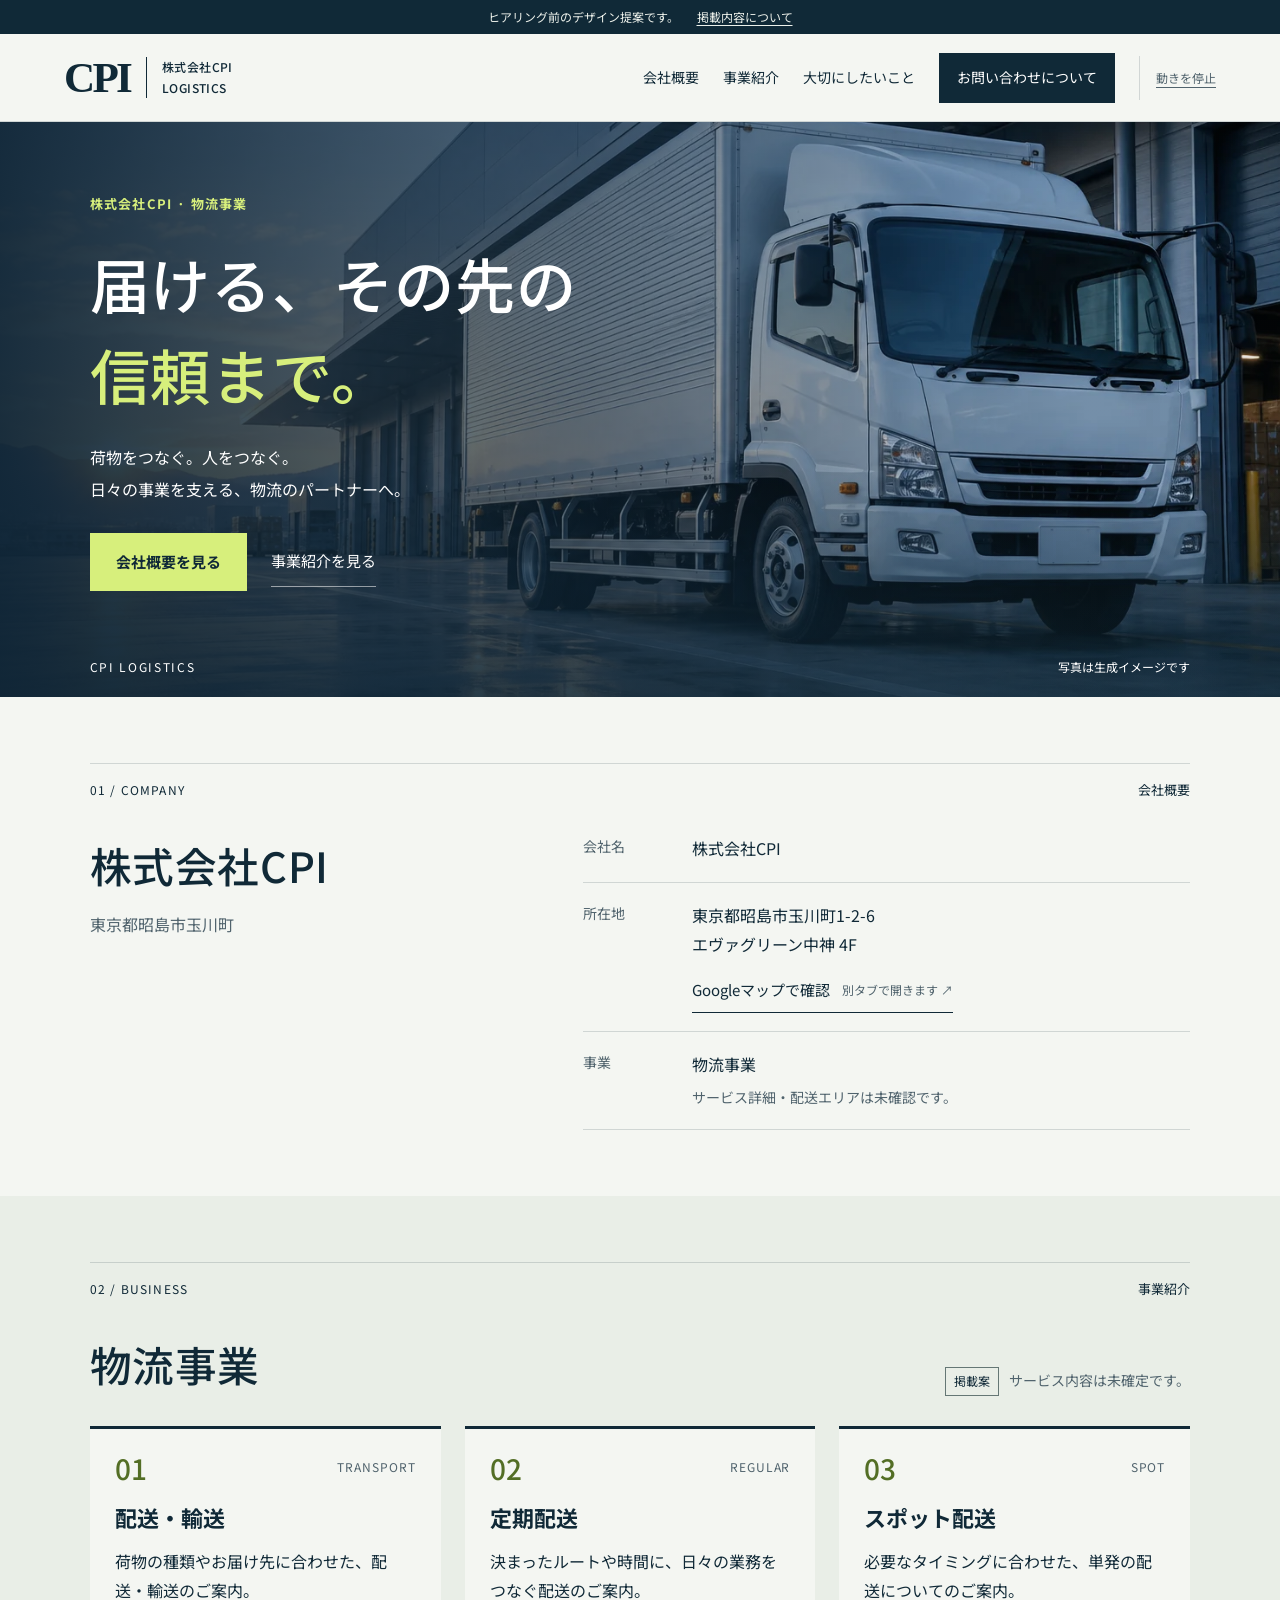
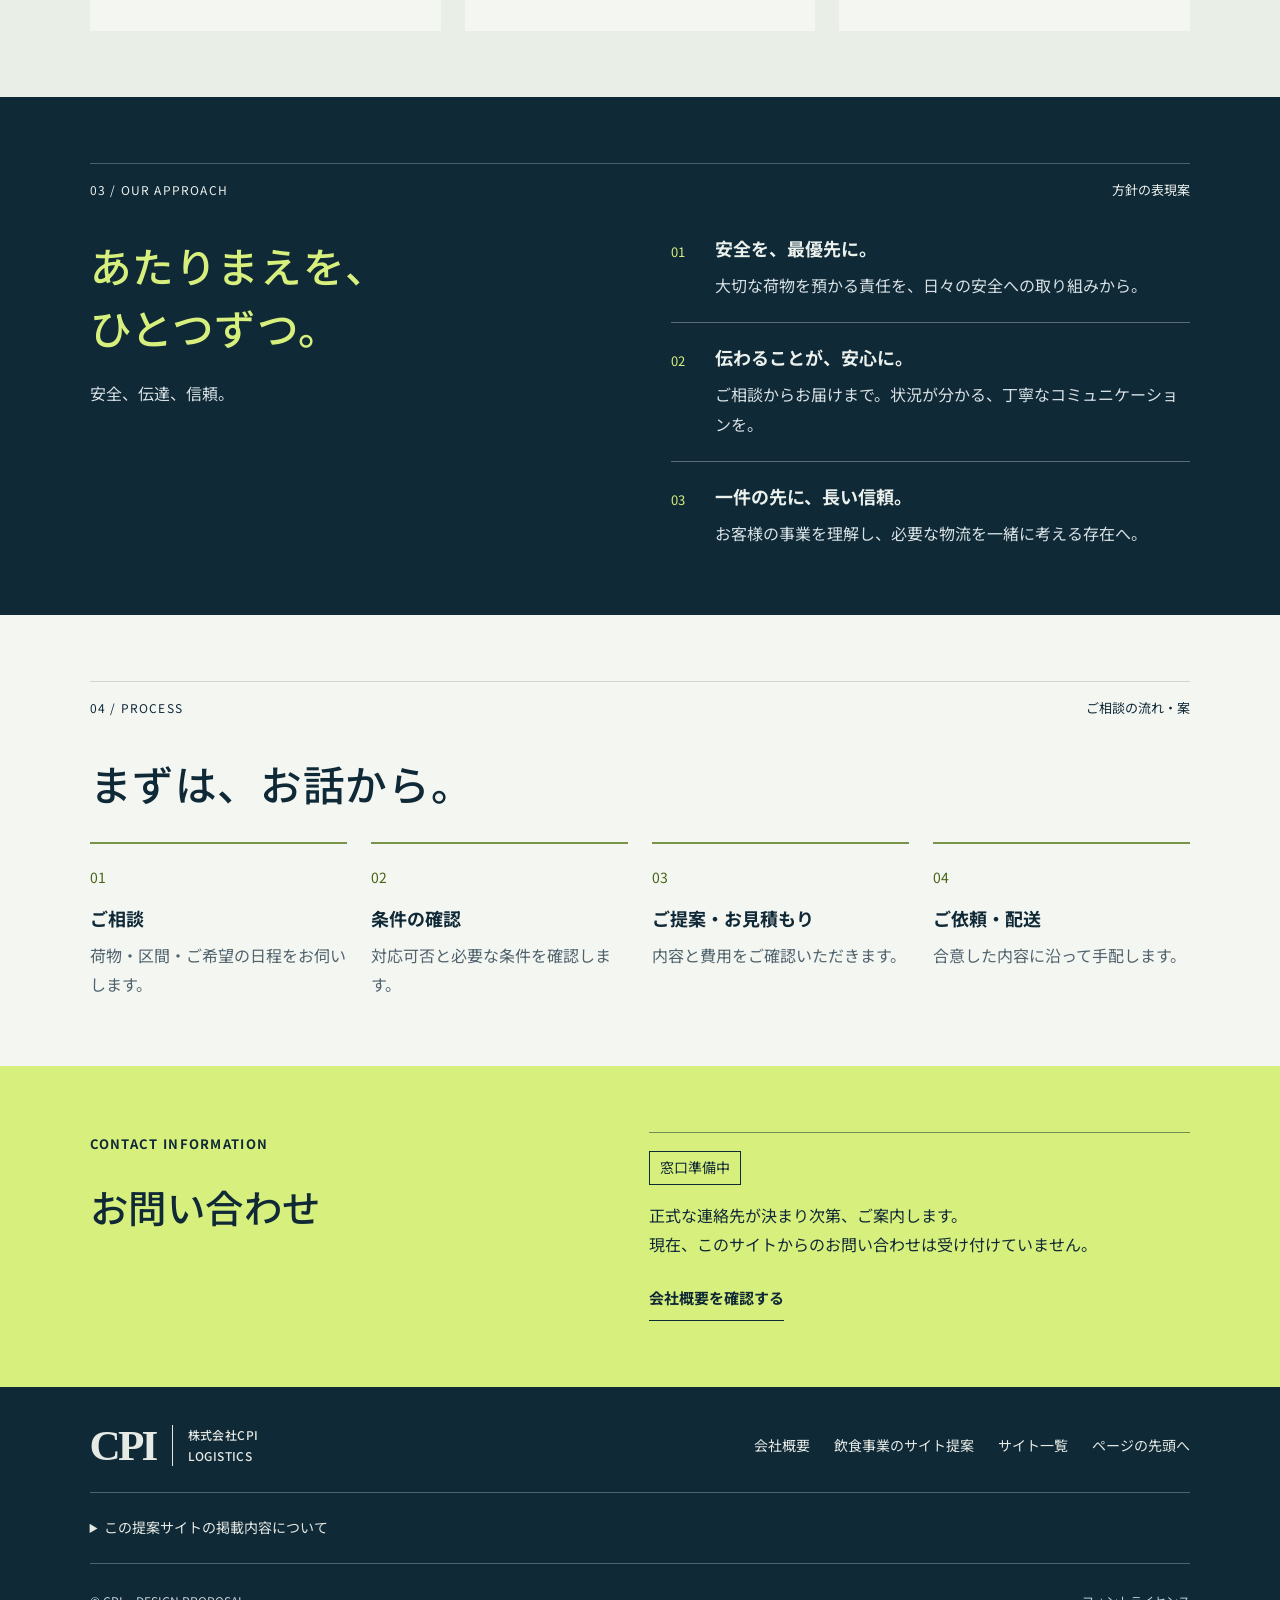
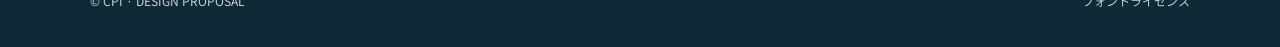
==== commit 69773f4d: "Complete logistics typography and proposal layout refinements" ====
--- a/logistics/index.html
+++ b/logistics/index.html
@@ -4,56 +4,87 @@
   <meta charset="utf-8"><meta name="viewport" content="width=device-width,initial-scale=1"><meta name="robots" content="noindex,nofollow">
   <title>株式会社CPI｜物流事業 コーポレートサイト提案</title>
   <meta name="description" content="株式会社CPIの会社概要と物流事業サイトのご提案。東京都昭島市玉川町の会社所在地、事業紹介の構成案をご案内します。">
+  <link rel="canonical" href="https://acy05.github.io/cpi-corporate-site/logistics/">
+  <meta property="og:type" content="website">
+  <meta property="og:locale" content="ja_JP">
+  <meta property="og:site_name" content="株式会社CPI｜デザイン提案">
+  <meta property="og:title" content="株式会社CPI｜物流事業サイトのデザイン提案">
+  <meta property="og:description" content="ヒアリング前のコーポレートサイト提案です。掲載サービスは構成案であり、正式なサービス案内ではありません。">
+  <meta property="og:url" content="https://acy05.github.io/cpi-corporate-site/logistics/">
+  <meta property="og:image" content="https://acy05.github.io/cpi-corporate-site/logistics/assets/logistics-hero.webp">
+  <meta property="og:image:type" content="image/webp">
+  <meta property="og:image:width" content="1536">
+  <meta property="og:image:height" content="1024">
+  <meta property="og:image:alt" content="物流の生成イメージ。実際のCPIの車両・施設ではありません。">
+  <meta name="twitter:card" content="summary_large_image">
+  <meta name="twitter:title" content="株式会社CPI｜物流事業サイトのデザイン提案">
+  <meta name="twitter:description" content="ヒアリング前のデザイン提案です。">
+  <meta name="twitter:image" content="https://acy05.github.io/cpi-corporate-site/logistics/assets/logistics-hero.webp">
+  <meta name="twitter:image:alt" content="物流の生成イメージ。実際のCPIの車両・施設ではありません。">
+  <link rel="preload" as="font" href="assets/fonts/noto-sans-jp-cpi-v3.woff2" type="font/woff2" crossorigin>
   <meta name="theme-color" content="#102937">
   <link rel="icon" href="data:image/svg+xml,%3Csvg xmlns='http://www.w3.org/2000/svg' viewBox='0 0 64 64'%3E%3Crect width='64' height='64' rx='12' fill='%23102937'/%3E%3Cpath d='M14 19h36v9H24v9h26v9H14z' fill='%23d7ef7c'/%3E%3C/svg%3E">
-  <link rel="preload" as="image" href="assets/logistics-hero.webp"><link rel="stylesheet" href="assets/logistics.css?v=2"><script src="assets/logistics.js?v=2" defer></script>
+  <link rel="preload" as="image" href="assets/logistics-hero.webp"><link rel="stylesheet" href="assets/logistics.css?v=3"><script src="assets/logistics.js?v=3" defer></script>
 </head>
 <body>
   <a class="skip" href="#main">本文へスキップ</a>
-  <div class="proposal"><span>DESIGN PROPOSAL</span><span>ヒアリング前のデザイン提案です。</span><a href="#proposal-details">掲載内容について</a></div>
+  <div class="proposal"><span>ヒアリング前のデザイン提案です。</span><a href="#proposal-details">掲載内容について</a></div>
   <header class="header">
     <a class="brand" href="#top" aria-label="株式会社CPI トップ">CPI<span>株式会社CPI<br>LOGISTICS</span></a>
-    <nav id="nav" aria-label="メインナビゲーション"><a href="#company">会社概要</a><a href="#business">事業紹介</a><a href="#approach">大切にしたいこと</a><a class="nav-contact" href="#contact">お問い合わせについて</a></nav>
-    <div class="header-tools"><button class="motion-toggle" aria-pressed="false">動きを停止</button><button class="menu-toggle" aria-expanded="false" aria-controls="nav" aria-label="メニューを開く"><span></span><span></span></button></div>
+    <button class="menu-toggle" aria-expanded="false" aria-controls="nav" aria-label="メニューを開く"><span></span><span></span></button>
+    <nav id="nav" aria-label="メインナビゲーション"><a href="#company">会社概要</a><a href="#business">事業紹介</a><a href="#approach">大切にしたいこと</a><a class="nav-contact" href="#contact">お問い合わせについて</a><div class="nav-preferences"><button class="motion-toggle" aria-pressed="false">動きを停止</button></div></nav>
   </header>
-  <main id="main">
+  <main id="main" tabindex="-1">
     <section class="hero" id="top" aria-labelledby="hero-title">
       <img class="hero-photo" src="assets/logistics-hero.webp" alt="物流拠点と配送車両の生成イメージ。CPIの実際の施設・車両ではありません。" width="1536" height="1024" fetchpriority="high"><div class="hero-shade"></div>
       <div class="hero-copy"><p class="eyebrow">株式会社CPI · 物流事業</p><h1 id="hero-title"><span>届ける、その先の</span><em>信頼まで。</em></h1><p class="hero-text">荷物をつなぐ。人をつなぐ。<br>日々の事業を支える、物流のパートナーへ。</p><div class="hero-actions"><a class="button" href="#company">会社概要を見る</a><a class="hero-secondary" href="#business">事業紹介を見る</a></div></div>
       <div class="hero-bottom"><span>CPI LOGISTICS</span><span>写真は生成イメージです</span></div>
     </section>
-    <div class="identity-strip" aria-label="会社の基本情報"><div><span>COMPANY</span><strong>株式会社CPI</strong></div><div><span>LOCATION</span><strong>東京都昭島市玉川町</strong></div><div><span>BUSINESS</span><strong>物流事業</strong></div></div>
     <section class="company section" id="company" aria-labelledby="company-title">
       <div class="section-label"><span>01 / COMPANY</span><span>会社概要</span></div>
       <div class="company-layout">
-        <div class="company-intro"><p class="eyebrow">ABOUT CPI</p><h2 id="company-title">株式会社CPI</h2><p>会社の基本情報を、分かりやすく。<br>ご相談の前に、私たちのことを。</p><div class="address-card"><span>会社所在地</span><p>東京都昭島市玉川町1-2-6<br>エヴァグリーン中神 4F</p><a class="text-link" href="https://www.google.com/maps/search/?api=1&query=東京都昭島市玉川町1-2-6%20エヴァグリーン中神" target="_blank" rel="noopener">Googleマップで所在地を確認<span class="external-note">別タブで開きます</span></a></div></div>
-        <div class="company-data"><dl><div><dt>会社名</dt><dd>株式会社CPI</dd></div><div><dt>所在地</dt><dd>東京都昭島市玉川町1-2-6<br>エヴァグリーン中神 4F</dd></div><div><dt>事業紹介</dt><dd>物流事業<span class="detail-note">詳しい提供サービスは確認後に掲載します。</span></dd></div></dl><details class="company-pending"><summary>その他の会社情報について</summary><p>代表者・設立・許認可・保有車両などは、ヒアリングで確認した正式情報を掲載します。</p></details><p class="company-note">上記は会社所在地です。配送の対応エリアを示すものではありません。</p></div>
+        <div class="company-intro"><h2 id="company-title">株式会社CPI</h2><p>東京都昭島市玉川町</p></div>
+        <dl class="company-data">
+          <div><dt>会社名</dt><dd>株式会社CPI</dd></div>
+          <div><dt>所在地</dt><dd><address>東京都昭島市玉川町1-2-6<br>エヴァグリーン中神 4F</address><a class="text-link" href="https://www.google.com/maps/search/?api=1&query=東京都昭島市玉川町1-2-6%20エヴァグリーン中神" target="_blank" rel="noopener">Googleマップで確認<span class="external-note">別タブで開きます ↗</span></a></dd></div>
+          <div><dt>事業</dt><dd>物流事業<span class="detail-note">サービス詳細・配送エリアは未確認です。</span></dd></div>
+        </dl>
       </div>
     </section>
     <section class="business section" id="business" aria-labelledby="business-title">
       <div class="section-label"><span>02 / BUSINESS</span><span>事業紹介</span></div>
-      <div class="section-heading"><h2 id="business-title"><span>お届けのかたちに、</span><span>向き合う。</span></h2><div class="section-context"><span class="proposal-label">掲載内容の構成案</span><p>以下の3項目は、ご提案する掲載構成です。<br>実際の提供サービス・対応条件は未確認です。</p></div></div>
+      <div class="section-heading"><h2 id="business-title">物流事業</h2><p class="section-caption"><span class="proposal-label">掲載案</span>サービス内容は未確定です。</p></div>
       <div class="business-grid">
-        <article><div class="card-top"><span class="number">01</span><span class="en">TRANSPORT</span></div><h3>配送・輸送</h3><p>荷物の種類やお届け先に合わせた、配送・輸送のご案内。</p><div class="card-details"><span>掲載する情報</span><p>取扱貨物・対応車種・配送エリア</p></div></article>
-        <article><div class="card-top"><span class="number">02</span><span class="en">REGULAR</span></div><h3>定期配送</h3><p>決まったルートや時間に、日々の業務をつなぐ配送のご案内。</p><div class="card-details"><span>掲載する情報</span><p>運行ルート・頻度・対応条件</p></div></article>
-        <article><div class="card-top"><span class="number">03</span><span class="en">SPOT</span></div><h3>スポット配送</h3><p>必要なタイミングに合わせた、単発の配送についてのご案内。</p><div class="card-details"><span>掲載する情報</span><p>受付方法・手配条件・対応可否</p></div></article>
+        <article><div class="card-top"><span class="number">01</span><span class="en">TRANSPORT</span></div><h3>配送・輸送</h3><p>荷物の種類やお届け先に合わせた、配送・輸送のご案内。</p></article>
+        <article><div class="card-top"><span class="number">02</span><span class="en">REGULAR</span></div><h3>定期配送</h3><p>決まったルートや時間に、日々の業務をつなぐ配送のご案内。</p></article>
+        <article><div class="card-top"><span class="number">03</span><span class="en">SPOT</span></div><h3>スポット配送</h3><p>必要なタイミングに合わせた、単発の配送についてのご案内。</p></article>
       </div>
     </section>
     <section class="approach section" id="approach" aria-labelledby="approach-title">
-      <div class="section-label"><span>03 / OUR APPROACH</span><span>方針のご提案</span></div>
-      <div class="approach-head"><h2 id="approach-title"><span>あたりまえを、</span><span>ひとつずつ。</span></h2><p>安全、伝達、信頼。<br>物流を支える姿勢を、言葉に。</p></div>
-      <div class="principles">
-        <article><span>01 / SAFETY</span><h3>安全を、最優先に。</h3><p>大切な荷物を預かる責任を、日々の安全への取り組みから。</p></article>
-        <article><span>02 / COMMUNICATION</span><h3>伝わることが、安心に。</h3><p>ご相談からお届けまで。状況が分かる、丁寧なコミュニケーションを。</p></article>
-        <article><span>03 / PARTNERSHIP</span><h3>一件の先に、長い信頼。</h3><p>お客様の事業を理解し、必要な物流を一緒に考える存在へ。</p></article>
-      </div><p class="approach-note">上記は方針の表現案です。実際の取り組みはヒアリング後に反映します。</p>
+      <div class="section-label"><span>03 / OUR APPROACH</span><span>方針の表現案</span></div>
+      <div class="approach-layout">
+        <div><h2 id="approach-title"><span>あたりまえを、</span><span>ひとつずつ。</span></h2><p class="approach-lead">安全、伝達、信頼。</p></div>
+        <div class="principles">
+          <article><span class="principle-number" aria-hidden="true">01</span><div><h3>安全を、最優先に。</h3><p>大切な荷物を預かる責任を、日々の安全への取り組みから。</p></div></article>
+          <article><span class="principle-number" aria-hidden="true">02</span><div><h3>伝わることが、安心に。</h3><p>ご相談からお届けまで。状況が分かる、丁寧なコミュニケーションを。</p></div></article>
+          <article><span class="principle-number" aria-hidden="true">03</span><div><h3>一件の先に、長い信頼。</h3><p>お客様の事業を理解し、必要な物流を一緒に考える存在へ。</p></div></article>
+        </div>
+      </div>
     </section>
     <section class="flow section" aria-labelledby="flow-title">
-      <div class="section-label"><span>04 / PROCESS</span><span>ご相談の流れ・構成案</span></div><h2 id="flow-title"><span>まずは、</span><span>お話から。</span></h2>
+      <div class="section-label"><span>04 / PROCESS</span><span>ご相談の流れ・案</span></div><h2 id="flow-title"><span>まずは、</span><span>お話から。</span></h2>
       <ol class="steps"><li><span>01</span><div><h3>ご相談</h3><p>荷物・区間・ご希望の日程をお伺いします。</p></div></li><li><span>02</span><div><h3>条件の確認</h3><p>対応可否と必要な条件を確認します。</p></div></li><li><span>03</span><div><h3><span>ご提案・</span><span>お見積もり</span></h3><p>内容と費用をご確認いただきます。</p></div></li><li><span>04</span><div><h3>ご依頼・配送</h3><p>合意した内容に沿って手配します。</p></div></li></ol>
     </section>
-    <section class="contact section" id="contact" aria-labelledby="contact-title"><div class="contact-copy"><p class="eyebrow">CONTACT INFORMATION</p><h2 id="contact-title"><span>お問い合わせ</span><span>について。</span></h2><p>正式なご相談窓口が決まり次第、<br>こちらでご案内します。</p></div><div class="contact-panel"><span class="contact-status">窓口準備中</span><h3><span>連絡先は、</span><span>確認後に掲載します。</span></h3><p>電話番号・メールアドレス・フォームの送信先は、ヒアリング後に設定します。</p><p class="contact-note">現在、このサイトではお問い合わせを受け付けていません。個人情報が送信されることもありません。</p><a class="text-link" href="#company">会社情報を確認する</a></div></section>
+    <section class="contact section" id="contact" aria-labelledby="contact-title">
+      <div><p class="eyebrow">CONTACT INFORMATION</p><h2 id="contact-title">お問い合わせ</h2></div>
+      <div class="contact-panel"><span class="contact-status">窓口準備中</span><p>正式な連絡先が決まり次第、ご案内します。<br>現在、このサイトからのお問い合わせは受け付けていません。</p><a class="text-link" href="#company">会社概要を確認する</a></div>
+    </section>
   </main>
-  <footer><div class="footer-top"><a class="brand" href="#top">CPI<span>株式会社CPI<br>LOGISTICS</span></a><div class="footer-links"><a href="#company">会社概要</a><a href="../restaurant/">飲食事業のサイト提案</a><a href="../">サイト一覧</a><a href="#top">ページの先頭へ</a></div></div><details id="proposal-details" class="proposal-details"><summary>この提案サイトの掲載内容について</summary><p>ヒアリング前のデザイン提案です。会社名・会社所在地はご共有いただいた情報を掲載しています。事業紹介・方針・相談の流れは構成案であり、サービスの提供や実績を保証するものではありません。写真は生成イメージで、実際の車両・施設ではありません。</p></details><div class="footer-bottom"><span>© CPI · DESIGN PROPOSAL</span><span>東京都昭島市玉川町1-2-6</span></div></footer>
+  <footer><div class="footer-top"><a class="brand" href="#top">CPI<span>株式会社CPI<br>LOGISTICS</span></a><div class="footer-links"><a href="#company">会社概要</a><a href="../restaurant/">飲食事業のサイト提案</a><a href="../">サイト一覧</a><a href="#top">ページの先頭へ</a></div></div><details id="proposal-details" class="proposal-details"><summary>この提案サイトの掲載内容について</summary>
+      <p>ヒアリング前のデザイン提案です。会社名・会社所在地は、ご共有いただいた情報を掲載しています。会社所在地は配送対応エリアを示すものではありません。</p>
+      <p>事業紹介・方針・相談の流れは構成案です。実際の提供サービスや取り組み、実績を保証するものではありません。取扱貨物・車種・配送エリア・運行条件・受付方法は、ヒアリング後に確定します。</p>
+      <p>代表者・設立・許認可・保有車両・正式な連絡先は未確認です。フォームの送信機能はありません。写真は生成イメージで、実際のCPIの車両・施設ではありません。ロゴ表現もデザイン提案です。</p>
+      <p>このページは公開URLから閲覧できます。検索登録の抑制は、閲覧制限を意味するものではありません。</p>
+    </details><div class="footer-bottom"><span>© CPI · DESIGN PROPOSAL</span><a href="assets/fonts/OFL.txt">フォントライセンス</a></div></footer>
 </body>
 </html>
--- a/logistics/assets/logistics.css
+++ b/logistics/assets/logistics.css
@@ -1,44 +1,48 @@
-@font-face{font-family:CPI Sans;src:url('../../assets/fonts/cpi-reference-sans-400.ttf') format('truetype');font-weight:400;font-display:swap}
-@font-face{font-family:CPI Sans;src:url('../../assets/fonts/cpi-reference-sans-700.ttf') format('truetype');font-weight:700;font-display:swap}
-:root{--navy:#102937;--lime:#d7ef7c;--muted:#50636d;--line:#10293728;--paper:#f4f6f2;--font:'CPI Sans','Hiragino Sans',sans-serif;--header-height:88px}
+@font-face{font-family:'Noto Sans JP CPI';src:url('fonts/noto-sans-jp-cpi-v3.woff2') format('woff2');font-style:normal;font-weight:400 700;font-display:swap}
+:root{--navy:#102937;--lime:#d7ef7c;--muted:#50636d;--line:#10293728;--paper:#f4f6f2;--font:'Noto Sans JP CPI','Hiragino Sans',sans-serif;--header-height:88px}
 *{box-sizing:border-box}
 html{scroll-behavior:smooth;scroll-padding-top:calc(var(--header-height) + 16px)}
-body{margin:0;color:var(--navy);background:var(--paper);font:1rem/1.9 var(--font);-webkit-font-smoothing:antialiased}
-h1,h2,h3,p{margin:0}h1,h2,h3{font-weight:400}a{color:inherit;text-decoration:none}button{font:inherit;cursor:pointer}img{display:block;width:100%}em{font-style:normal}a,button,summary{touch-action:manipulation}a:focus-visible,button:focus-visible,summary:focus-visible{outline:3px solid #718e19;outline-offset:5px}
-.skip{position:fixed;z-index:100;top:8px;left:8px;padding:10px 18px;background:white;transform:translateY(-160%)}.skip:focus{transform:none}
-.proposal{padding:7px 5%;background:var(--navy);color:#edf1eb;font-size:.75rem;display:flex;justify-content:center;gap:18px;flex-wrap:wrap;line-height:1.6}.proposal>span:first-child{color:var(--lime);letter-spacing:.12em}.proposal>a{text-decoration:underline;text-underline-offset:3px}
-.header{position:sticky;top:0;z-index:30;display:flex;align-items:center;gap:24px;justify-content:space-between;padding:16px 5%;min-height:88px;background:#f4f6f2f5;border-bottom:1px solid var(--line);backdrop-filter:blur(16px)}
-.brand{display:flex;align-items:center;gap:16px;font:bold 2.7rem/1 Georgia,serif;letter-spacing:-.065em;flex-shrink:0}.brand>span{font:.75rem/1.6 var(--font);border-left:1px solid currentColor;padding-left:15px;letter-spacing:.04em}
-nav{display:flex;align-items:center;gap:24px;font-size:.875rem;margin-left:auto}nav>a{padding:10px 0;white-space:nowrap}nav>a:hover{text-decoration:underline;text-underline-offset:6px}.nav-contact{background:var(--navy);color:white;padding:12px 18px;transition:background .2s}nav>.nav-contact:hover,nav>.nav-contact:focus-visible{background:#234657;color:white;text-decoration:none}
-.header-tools{display:flex;gap:12px;align-items:center;flex-shrink:0}.motion-toggle{background:none;color:var(--navy);border:1px solid #10293750;border-radius:0;padding:9px 12px;min-height:44px;font-size:.75rem;white-space:nowrap}.motion-toggle:hover{background:#e3e9df}.motion-toggle:disabled{opacity:.75;cursor:default}.menu-toggle{display:none}
-.hero{position:relative;overflow:hidden;isolation:isolate;min-height:580px;color:white;background:#142d3b}
-.hero-photo,.hero-shade{position:absolute;inset:0;height:100%;z-index:-2}.hero-photo{object-fit:cover;object-position:65% center;transform:scale(1.04);will-change:transform}.hero-shade{z-index:-1;background:linear-gradient(90deg,#0e2435f2,#0e243596 46%,#0e243518 85%),linear-gradient(0deg,#102937b0,transparent 40%)}
-.hero-copy{padding:76px 7% 80px;position:relative;max-width:850px}
-.eyebrow{font-size:.8125rem;font-weight:700;letter-spacing:.12em;margin-bottom:25px}.hero .eyebrow{color:var(--lime)}
-h1{font-size:clamp(2.25rem,4.7vw,4.5rem);line-height:1.5;letter-spacing:.025em}h1>span,h1>em{display:block}h1 em{color:var(--lime)}
-.hero-text{margin-top:23px;font-size:1rem;line-height:2}.hero-actions{display:flex;align-items:center;gap:28px;flex-wrap:wrap;margin-top:32px}
-.button{display:inline-flex;justify-content:center;align-items:center;background:var(--lime);color:var(--navy);padding:16px 30px;min-height:52px;font-size:.9375rem;font-weight:700;transition:background .2s}.button:hover{background:#e9ffa1}
-.hero-secondary{font-size:.9375rem;border-bottom:1px solid #fff8;padding:11px 0}.hero-secondary:hover{color:var(--lime);border-color:var(--lime)}
-.hero-bottom{display:flex;justify-content:space-between;gap:20px;padding:0 7% 20px;font-size:.75rem;line-height:1.7}.hero-bottom>span:first-child{letter-spacing:.16em}
-.identity-strip{display:grid;grid-template-columns:1fr 1.25fr 1fr;background:#e9eedf;padding:25px 7%;border-bottom:1px solid var(--line);gap:28px}.identity-strip>div{border-right:1px solid var(--line);display:flex;flex-direction:column;gap:3px}.identity-strip>div:last-child{border:0}.identity-strip span{font-size:.75rem;letter-spacing:.12em;color:var(--muted)}.identity-strip strong{font-size:1.125rem;font-weight:400}
-.section{padding:78px max(7%,calc((100vw - 1320px)/2))}
-.section-label{display:flex;justify-content:space-between;align-items:center;gap:20px;border-top:1px solid var(--line);padding-top:15px;margin-bottom:42px;font-size:.875rem}.section-label>span:first-child{font-size:.75rem;letter-spacing:.12em}
-h2{font-size:clamp(1.875rem,3.6vw,3.25rem);line-height:1.5;letter-spacing:.015em}h2>span{display:block}h3{line-height:1.7}h3>span{display:inline-block}
-.company{background:#f4f6f2}.company-layout{display:grid;grid-template-columns:1fr 1.15fr;gap:9%;align-items:start}.company-intro>p:not(.eyebrow){margin-top:18px;font-size:1rem}.company-intro .eyebrow{color:#536e25;margin-bottom:17px}.company h2{font-size:clamp(2rem,3.5vw,3.25rem)}
-.address-card{margin-top:30px;padding:24px;background:#e7ece4;border-left:3px solid #738c38}.address-card>span{font-size:.875rem;color:var(--muted)}.address-card>p{margin-top:8px;font-size:1rem;overflow-wrap:anywhere}
-.text-link{display:inline-flex;flex-direction:column;align-items:flex-start;border-bottom:1px solid currentColor;padding:10px 0 6px;min-height:44px;margin-top:15px;font-size:.9375rem}.text-link:hover{color:#416313}.external-note{font-size:.75rem;color:var(--muted);margin-top:3px}
-.company dl{margin:0}.company dl>div{display:grid;grid-template-columns:100px minmax(0,1fr);gap:20px;padding:21px 0;border-bottom:1px solid var(--line)}.company dt{font-size:.875rem;color:var(--muted)}.company dd{margin:0;font-size:1rem;overflow-wrap:anywhere}.detail-note{display:block;margin-top:8px;font-size:.875rem;color:var(--muted)}
-.company-pending{border-bottom:1px solid var(--line);padding:16px 0;font-size:.9375rem}.company-pending summary{cursor:pointer;padding:8px 0;min-height:44px}.company-pending p{font-size:.875rem;color:var(--muted);padding:12px 0}.company-note{font-size:.875rem;color:var(--muted);margin-top:20px}
-.business{background:#e9eee7}.section-heading{display:grid;grid-template-columns:1fr 1fr;gap:9%;align-items:end}.section-context>p{font-size:.9375rem;margin-top:15px}.proposal-label{display:inline-block;padding:4px 10px;border:1px solid #657775;font-size:.8125rem}
-.business-grid{display:grid;grid-template-columns:repeat(3,minmax(0,1fr));gap:24px;margin-top:40px}.business-grid article{padding:28px;background:var(--paper);border-top:3px solid var(--navy);display:flex;flex-direction:column}.card-top{display:flex;justify-content:space-between;gap:20px;align-items:center;margin-bottom:24px}.number{font:2.4rem/1 Georgia,serif;color:#536e25}.en{font-size:.75rem;letter-spacing:.1em;color:var(--muted)}.business-grid h3{font-size:1.5rem;margin-bottom:14px}.business-grid article>p{font-size:1rem}.card-details{margin-top:auto;padding-top:25px}.card-details>span{display:block;font-size:.8125rem;color:var(--muted);padding-top:15px;border-top:1px solid var(--line)}.card-details>p{font-size:.875rem;margin-top:5px}
-.approach{background:var(--navy);color:#eaf0ec}.approach .section-label{border-color:#ffffff40}.approach-head{display:grid;grid-template-columns:1fr 1fr;gap:9%;align-items:center}.approach h2{color:var(--lime)}.approach-head>p{font-size:1rem;line-height:2}.principles{display:grid;grid-template-columns:repeat(3,minmax(0,1fr));gap:5%;margin-top:40px}.principles article{border-top:1px solid #ffffff50;padding-top:20px}.principles article>span{font-size:.75rem;letter-spacing:.09em;color:var(--lime)}.principles h3{font-size:1.25rem;margin:17px 0 12px}.principles p{font-size:1rem;color:#d7e1e4}.approach-note{font-size:.8125rem;color:#c3d1d8;margin-top:32px}
-.flow h2>span{display:inline-block}.steps{list-style:none;display:grid;grid-template-columns:repeat(4,minmax(0,1fr));gap:25px;padding:0;margin:36px 0 0}.steps li{border-top:2px solid #799449;padding-top:22px}.steps li>span{font-size:.875rem;color:#486516}.steps h3{font-size:1.125rem;font-weight:700;margin:15px 0 12px}.steps p{font-size:1rem;color:var(--muted)}
-.contact{display:grid;grid-template-columns:1fr 1fr;gap:10%;background:var(--lime);align-items:start}.contact h2{font-size:clamp(1.875rem,3.25vw,3rem)}.contact-copy>p:last-child{font-size:1rem;margin-top:20px}.contact-panel{border-top:1px solid #10293780;padding-top:20px}.contact-status{display:inline-block;border:1px solid currentColor;padding:4px 11px;font-size:.875rem}.contact-panel h3{font-size:1.375rem;margin:22px 0 17px}.contact-panel>p{font-size:1rem}.contact-panel .contact-note{font-size:.875rem;border-top:1px solid #10293740;padding-top:17px;margin-top:20px}.contact-panel .text-link{font-weight:700}
-footer{background:var(--navy);color:#e5eae4;padding:42px 7% 28px}.footer-top{display:flex;gap:40px;justify-content:space-between;align-items:center}.footer-links{display:flex;flex-wrap:wrap;gap:18px 28px;font-size:.875rem}.footer-links>a{padding-block:10px}.footer-links>a:hover{text-decoration:underline;text-underline-offset:4px}.proposal-details{margin-top:28px;padding:16px 0;border-block:1px solid #fff4;font-size:.875rem;scroll-margin-top:calc(var(--header-height) + 24px)}.proposal-details summary{cursor:pointer;min-height:44px;padding-block:10px}.proposal-details p{max-width:900px;margin:12px 0;color:#c3d1d8}.footer-bottom{display:flex;justify-content:space-between;gap:20px;flex-wrap:wrap;font-size:.75rem;color:#c3d1d8;margin-top:24px}
-.paused .hero-photo{transform:none!important}
-.header,nav{flex-wrap:wrap}
-@media(max-width:1150px){.header{gap:16px;padding-inline:4%}.brand{font-size:2.35rem}nav{gap:18px;font-size:.8125rem}.brand>span{font-size:.6875rem}.header-tools{gap:8px}nav>.nav-contact{padding:12px}.business-grid{gap:16px}.business-grid article{padding:23px}.principles{gap:24px}.principles h3{font-size:1.125rem}}
-@media(max-width:1000px){.header{min-height:76px}.header-tools{margin-left:auto}.menu-toggle{display:flex;align-items:center;justify-content:center;flex-direction:column;gap:7px;width:44px;height:44px;background:none;border:1px solid #10293760;padding:10px}.menu-toggle span{width:20px;height:1px;background:var(--navy)}nav{display:none;position:absolute;left:0;right:0;top:100%;background:var(--paper);padding:18px 5%;border-bottom:1px solid var(--line);max-height:calc(100svh - var(--header-height));overflow-y:auto;font-size:1rem}nav.open{display:flex;flex-direction:column;align-items:stretch;gap:0}nav>a{white-space:normal;padding:13px 16px}nav>.nav-contact{padding:13px 16px;margin-top:8px}.company-layout{gap:6%}.company dl>div{grid-template-columns:75px minmax(0,1fr);gap:14px}.business-grid{grid-template-columns:1fr}.business-grid article{display:grid;grid-template-columns:160px minmax(0,1fr);gap:0 25px}.card-top{grid-column:1;grid-row:1;justify-content:start;margin-bottom:15px;gap:16px}.business-grid h3{grid-column:1;grid-row:2;margin:0}.business-grid article>p{grid-column:2;grid-row:1/3}.card-details{grid-column:2;padding-top:17px}.principles{grid-template-columns:1fr;gap:26px}.principles article{display:grid;grid-template-columns:1fr 1.3fr;gap:10px 25px}.principles article>span{grid-column:1}.principles h3{grid-column:1;margin:0;font-size:1.25rem}.principles p{grid-column:2;grid-row:1/3}.steps{grid-template-columns:repeat(2,minmax(0,1fr));gap:28px}.section{padding-block:64px}}
-@media(max-width:700px){.proposal{gap:5px 14px;padding:7px 5%;font-size:.75rem}.proposal>span:first-child{display:none}.header{padding:12px 5%;gap:12px}.brand{font-size:2.1rem;gap:10px}.brand>span{padding-left:10px;font-size:.625rem}.motion-toggle{font-size:.6875rem;padding:8px}.header-tools{gap:8px}.hero{min-height:0}.hero-copy{padding:52px 7% 45px;max-width:none}.hero-photo{object-position:63% center}.hero-shade{background:linear-gradient(90deg,#102937e8,#10293794),linear-gradient(0deg,#102937aa,transparent)}h1{font-size:clamp(1.75rem,7.7vw,3.2rem);line-height:1.6;letter-spacing:0}.hero-text{font-size:1rem;line-height:1.9;margin-top:20px}.eyebrow{font-size:.8125rem;margin-bottom:20px}.hero-actions{gap:12px 24px;margin-top:27px}.button{padding:14px 22px;font-size:.9375rem}.hero-secondary{font-size:.875rem}.hero-bottom{font-size:.75rem;padding-bottom:18px;flex-wrap:wrap;gap:8px}.hero-bottom>span:first-child{letter-spacing:.06em}.identity-strip{grid-template-columns:1fr;gap:0;padding:10px 7%}.identity-strip>div{border:0;border-bottom:1px solid var(--line);padding:11px 0;display:grid;grid-template-columns:90px minmax(0,1fr);align-items:center;gap:10px}.identity-strip strong{font-size:1rem}.identity-strip span{font-size:.6875rem}.section{padding:52px 7%}.section-label{margin-bottom:30px;font-size:.8125rem;gap:15px;align-items:start}.section-label>span:first-child{font-size:.6875rem;letter-spacing:.07em;white-space:nowrap}h2{font-size:clamp(1.7rem,6.8vw,2.5rem);line-height:1.6;letter-spacing:0}.company h2{font-size:2rem}.company-layout,.section-heading,.approach-head,.contact{grid-template-columns:1fr;gap:28px}.company-intro>p:not(.eyebrow){font-size:1rem}.company-intro>p>br{display:none}.address-card{padding:20px;margin-top:24px}.company dl>div{grid-template-columns:74px minmax(0,1fr);gap:15px;padding:18px 0}.company dt{font-size:.875rem}.company dd{font-size:1rem}.section-context>p>br{display:none}.business-grid{margin-top:28px;gap:18px}.business-grid article{display:flex;padding:23px}.card-top{justify-content:space-between;margin-bottom:17px}.business-grid h3{margin-bottom:13px;font-size:1.5rem}.number{font-size:2rem}.card-details{padding-top:19px}.principles{margin-top:28px;gap:24px}.principles article{display:block;padding-top:20px}.principles h3{margin:12px 0;font-size:1.25rem}.approach-note{margin-top:26px}.steps{grid-template-columns:1fr;gap:0;margin-top:24px}.steps li{border-top:1px solid #799449;display:grid;grid-template-columns:35px minmax(0,1fr);gap:15px;padding:20px 0}.steps li>span{padding-top:4px}.steps h3{margin:0 0 8px;font-size:1.125rem}.steps p{font-size:1rem}.contact h2{font-size:clamp(1.7rem,6.8vw,2.5rem)}.contact h3{font-size:1.25rem}.contact-copy>p>br{display:none}.contact-panel{padding-top:22px}.footer-top{flex-direction:column;align-items:start;gap:26px}.footer-links{gap:8px 22px}.footer-bottom{display:block}.footer-bottom>span{display:block}.footer-bottom>span+span{margin-top:10px}}
-@media(max-width:360px){.header{padding-inline:4%;gap:8px}.brand{font-size:1.9rem;gap:8px}.brand>span{font-size:.5625rem;padding-left:8px}.motion-toggle{font-size:.625rem;padding-inline:6px}.header-tools{gap:6px}.hero-actions{align-items:start;flex-direction:column;gap:10px}.identity-strip>div{grid-template-columns:75px minmax(0,1fr)}.company dl>div{grid-template-columns:1fr;gap:6px}.company h2{font-size:1.8rem}.section-label{flex-wrap:wrap;gap:8px}.section-label>span:first-child{white-space:normal}}
+body{margin:0;color:var(--navy);background:var(--paper);font:400 1rem/1.85 var(--font);-webkit-font-smoothing:antialiased}
+h1,h2,h3,p{margin:0}h1,h2{font-weight:500}h3{font-weight:700;line-height:1.6}a{color:inherit;text-decoration:none}button{font:inherit;cursor:pointer}img{display:block;width:100%}em,address{font-style:normal}
+a,button,summary{touch-action:manipulation}a:focus-visible,button:focus-visible,summary:focus-visible{outline:3px solid #718e19;outline-offset:5px}
+.skip{position:fixed;z-index:100;top:8px;left:8px;padding:10px 18px;background:white;transform:translateY(-170%)}.skip:focus{transform:none}
+.proposal{display:flex;justify-content:center;flex-wrap:wrap;gap:4px 18px;padding:7px 5%;background:var(--navy);color:#edf1eb;font-size:.75rem;line-height:1.7}.proposal>a{text-decoration:underline;text-underline-offset:3px}
+.header{position:sticky;top:0;z-index:30;display:flex;align-items:center;justify-content:space-between;flex-wrap:wrap;gap:20px;padding:16px 5%;min-height:88px;background:#f4f6f2f5;border-bottom:1px solid var(--line);backdrop-filter:blur(16px)}
+.brand{display:flex;align-items:center;gap:16px;font:bold 2.7rem/1 Georgia,serif;letter-spacing:-.065em;flex-shrink:0}.brand>span{padding-left:15px;border-left:1px solid currentColor;font:500 .75rem/1.7 var(--font);letter-spacing:.035em}
+nav{display:flex;align-items:center;flex-wrap:wrap;gap:24px;margin-left:auto;font-size:.875rem}nav>a{padding:10px 0}nav>a:hover{text-decoration:underline;text-underline-offset:6px}.nav-contact{padding:12px 18px;color:white;background:var(--navy);transition:background .2s}nav>.nav-contact:hover,nav>.nav-contact:focus-visible{color:white;background:#234657;text-decoration:none}
+.nav-preferences{display:none;border-left:1px solid var(--line);padding-left:16px}.js .nav-preferences{display:block}.motion-toggle{border:0;padding:10px 0;min-height:44px;background:none;color:var(--muted);font-size:.75rem;text-decoration:underline;text-underline-offset:4px}.motion-toggle:hover{color:var(--navy)}.motion-toggle:disabled{cursor:default;text-decoration:none}.menu-toggle{display:none}
+.hero{position:relative;overflow:hidden;isolation:isolate;min-height:560px;color:white;background:#142d3b}
+.hero-photo,.hero-shade{position:absolute;inset:0;height:100%;z-index:-2}.hero-photo{object-fit:cover;object-position:65% center;transform:scale(1.04)}.hero-shade{z-index:-1;background:linear-gradient(90deg,#0e2435f2,#0e243596 46%,#0e243518 85%),linear-gradient(0deg,#102937b0,transparent 40%)}
+.hero-copy{position:relative;padding:70px 7% 66px;max-width:920px}.eyebrow{font-size:.8125rem;font-weight:700;letter-spacing:.1em;margin-bottom:22px}.hero .eyebrow{color:var(--lime)}
+h1{font-size:clamp(2.25rem,4.7vw,4.5rem);line-height:1.5;letter-spacing:.015em}h1>span,h1>em{display:block}h1 em{color:var(--lime)}.hero-text{margin-top:22px;font-size:1rem;line-height:2}
+.hero-actions{display:flex;align-items:center;flex-wrap:wrap;gap:24px;margin-top:28px}.button{display:inline-flex;align-items:center;justify-content:center;gap:26px;min-height:52px;padding:15px 26px;color:var(--navy);background:var(--lime);font-size:.9375rem;font-weight:700;transition:background .2s}.button:hover{background:#e9ffa1}.hero-secondary{padding:11px 0;border-bottom:1px solid #fff8;font-size:.9375rem}.hero-secondary:hover{color:var(--lime);border-color:var(--lime)}
+.hero-bottom{display:flex;justify-content:space-between;flex-wrap:wrap;gap:8px 20px;padding:0 7% 20px;font-size:.75rem;line-height:1.7}.hero-bottom>span:first-child{letter-spacing:.14em}
+.section{padding:66px max(7%,calc((100vw - 1320px)/2))}.section-label{display:flex;align-items:center;justify-content:space-between;flex-wrap:wrap;gap:8px 20px;padding-top:14px;margin-bottom:32px;border-top:1px solid var(--line);font-size:.8125rem}.section-label>span:first-child{font-size:.75rem;letter-spacing:.1em}
+h2{font-size:clamp(1.875rem,3.25vw,3rem);line-height:1.5;letter-spacing:.015em}h2>span{display:block}h3>span{display:inline-block}
+.company-layout{display:grid;grid-template-columns:.8fr 1.2fr;align-items:start;gap:8%}.company-intro>p{margin-top:14px;color:var(--muted);font-size:1rem}.company-data{margin:0}.company-data>div{display:grid;grid-template-columns:85px minmax(0,1fr);gap:24px;padding:18px 0;border-bottom:1px solid var(--line)}.company-data>div:first-child{padding-top:0}.company-data dt{color:var(--muted);font-size:.875rem}.company-data dd{margin:0;font-size:1rem;overflow-wrap:anywhere}.detail-note{display:block;margin-top:6px;color:var(--muted);font-size:.875rem}
+.text-link{display:inline-flex;align-items:center;flex-wrap:wrap;gap:4px 12px;min-height:44px;padding:8px 0;margin-top:8px;border-bottom:1px solid currentColor;font-size:.9375rem}.text-link:hover{color:#416313}.external-note{color:var(--muted);font-size:.75rem}
+.business{background:#e9eee7}.section-heading{display:flex;justify-content:space-between;align-items:end;flex-wrap:wrap;gap:20px 40px}.section-caption{max-width:440px;color:var(--muted);font-size:.875rem}.proposal-label{display:inline-block;padding:2px 8px;margin-right:10px;border:1px solid #657775;color:var(--navy);font-size:.75rem;vertical-align:baseline}
+.business-grid{display:grid;grid-template-columns:repeat(3,minmax(0,1fr));gap:24px;margin-top:30px}.business-grid article{padding:25px;border-top:3px solid var(--navy);background:var(--paper)}.card-top{display:flex;justify-content:space-between;align-items:center;gap:12px;margin-bottom:18px}.number{font:500 1.75rem/1 var(--font);color:#536e25}.en{color:var(--muted);font-size:.75rem;letter-spacing:.08em}.business-grid h3{margin-bottom:12px;font-size:1.375rem}.business-grid article>p{font-size:1rem}
+.approach{color:#eaf0ec;background:var(--navy)}.approach .section-label{border-color:#ffffff40}.approach-layout{display:grid;grid-template-columns:1fr 1.1fr;gap:10%}.approach h2{color:var(--lime)}.approach-lead{margin-top:20px;font-size:1rem;color:#d7e1e4}.principles{display:grid;gap:22px}.principles article{display:grid;grid-template-columns:28px minmax(0,1fr);gap:16px;border-top:1px solid #ffffff50;padding-top:20px}.principles article:first-child{padding-top:0;border-top:0}.principle-number{color:var(--lime);font-size:.8125rem;padding-top:6px}.principles h3{font-size:1.125rem;margin-bottom:8px}.principles p{font-size:1rem;color:#d7e1e4}
+.flow h2>span{display:inline-block}.steps{list-style:none;display:grid;grid-template-columns:repeat(4,minmax(0,1fr));gap:24px;padding:0;margin:28px 0 0}.steps li{border-top:2px solid #799449;padding-top:18px}.steps li>span{color:#486516;font-size:.875rem}.steps h3{margin:12px 0 8px;font-size:1.125rem}.steps p{color:var(--muted);font-size:1rem}
+.contact{display:grid;grid-template-columns:1fr 1.15fr;align-items:start;gap:8%;background:var(--lime)}.contact h2{font-size:clamp(1.7rem,3vw,2.75rem)}.contact-panel{border-top:1px solid #10293780;padding-top:18px}.contact-status{display:inline-block;padding:3px 10px;border:1px solid currentColor;font-size:.875rem}.contact-panel>p{margin-top:16px;font-size:1rem}.contact-panel .text-link{font-weight:700;margin-top:16px}
+footer{padding:36px 7% 24px;color:#e5eae4;background:var(--navy)}.footer-top{display:flex;align-items:center;justify-content:space-between;flex-wrap:wrap;gap:28px}.footer-links{display:flex;flex-wrap:wrap;gap:8px 24px;font-size:.875rem}.footer-links>a{padding-block:10px}.footer-links>a:hover,.footer-bottom>a:hover{text-decoration:underline;text-underline-offset:4px}
+.proposal-details{margin-top:24px;padding:12px 0;border-block:1px solid #fff4;font-size:.875rem;scroll-margin-top:calc(var(--header-height) + 24px)}.proposal-details summary{cursor:pointer;min-height:44px;padding-block:10px}.proposal-details p{max-width:900px;color:#c3d1d8;margin:12px 0}.footer-bottom{display:flex;justify-content:space-between;align-items:center;flex-wrap:wrap;gap:8px 20px;margin-top:16px;color:#c3d1d8;font-size:.75rem}.footer-bottom>a{padding-block:10px}
+.paused .hero-photo{transform:none!important}html.paused{scroll-behavior:auto}
+@media(max-width:1150px){
+.header{gap:16px;padding-inline:4%}.brand{font-size:2.35rem}nav{gap:16px;font-size:.8125rem}.nav-contact{padding:12px}.nav-preferences{padding-left:12px}.business-grid{gap:16px}.business-grid article{padding:22px}
+}
+@media(max-width:1000px){
+.header{min-height:76px}nav{width:100%;margin:0}.js .menu-toggle{display:flex;align-items:center;justify-content:center;flex-direction:column;gap:7px;width:44px;height:44px;background:none;border:1px solid #10293760;padding:10px}.menu-toggle span{width:20px;height:1px;background:var(--navy)}
+.js nav{display:none;position:absolute;left:0;right:0;top:100%;padding:18px 5%;background:var(--paper);border-bottom:1px solid var(--line);max-height:calc(100svh - var(--header-height));overflow-y:auto;font-size:1rem}.js nav.open{display:flex;flex-direction:column;align-items:stretch;gap:0}nav>a{padding:13px 16px}nav>.nav-contact{padding:13px 16px;margin-top:8px}.nav-preferences{border-left:0;border-top:1px solid var(--line);padding:12px 16px 0;margin-top:16px}.motion-toggle{font-size:.875rem}
+.company-layout{grid-template-columns:.8fr 1.2fr;gap:5%}.company-data>div{grid-template-columns:60px minmax(0,1fr);gap:16px}.business-grid{grid-template-columns:1fr;gap:0}.business-grid article{display:grid;grid-template-columns:160px minmax(0,1fr);gap:0 24px;background:none;padding:24px 0;border-top:1px solid var(--line)}.business-grid article:last-child{padding-bottom:0}.card-top{grid-column:1;grid-row:1;justify-content:start;gap:14px;margin-bottom:12px}.business-grid h3{grid-column:1;grid-row:2;margin:0}.business-grid article>p{grid-column:2;grid-row:1/3;align-self:center}.approach-layout{gap:6%}.steps{grid-template-columns:repeat(2,minmax(0,1fr))}.section{padding-block:56px}
+}
+@media(max-width:700px){
+.header{padding:12px 5%;gap:14px}.brand{font-size:2.15rem;gap:12px}.brand>span{padding-left:12px;font-size:.75rem}.hero{min-height:0}.hero-copy{padding:44px 7% 38px}.hero-photo{object-position:63% center}.hero-shade{background:linear-gradient(90deg,#102937e8,#10293794),linear-gradient(0deg,#102937aa,transparent)}
+h1{font-size:clamp(1.7rem,7.4vw,3rem);line-height:1.6;letter-spacing:0}.hero-text{margin-top:18px;line-height:1.9}.eyebrow{margin-bottom:18px}.hero-actions{gap:12px 20px;margin-top:24px}.button{padding:13px 18px;gap:18px;font-size:.875rem}.hero-secondary{font-size:.875rem}.hero-bottom{padding-bottom:18px}.hero-bottom>span:first-child{letter-spacing:.06em}
+.section{padding:42px 7%}.section-label{margin-bottom:24px;gap:8px 14px}.section-label>span:first-child{letter-spacing:.055em}h2{font-size:clamp(1.7rem,6.7vw,2.5rem);line-height:1.55;letter-spacing:0}.company-layout,.approach-layout,.contact{grid-template-columns:1fr;gap:24px}.company-intro>p{margin-top:8px}.company-data>div{grid-template-columns:64px minmax(0,1fr);gap:14px;padding:16px 0}.company-data>div:first-child{padding-top:16px;border-top:1px solid var(--line)}.text-link{font-size:.875rem;gap:2px 10px}.external-note{display:block}
+.section-heading{gap:16px}.section-caption{font-size:.875rem}.business-grid{margin-top:24px}.business-grid article{grid-template-columns:1fr;gap:0;padding:22px 0}.card-top{grid-row:auto;margin-bottom:12px}.number{font-size:1.25rem}.business-grid h3{grid-row:auto;font-size:1.25rem;margin-bottom:10px}.business-grid article>p{grid-column:auto;grid-row:auto}.approach-lead{margin-top:12px}.principles{gap:20px}.principles article{gap:12px;padding-top:18px}.principles h3{font-size:1.125rem}
+.steps{grid-template-columns:1fr;gap:0;margin-top:24px}.steps li{display:grid;grid-template-columns:28px minmax(0,1fr);gap:16px;padding:17px 0;border-top:1px solid #799449}.steps li:last-child{padding-bottom:0}.steps li>span{padding-top:3px}.steps h3{margin:0 0 6px}.contact h2{font-size:clamp(1.7rem,6.7vw,2.5rem)}.contact-panel{padding-top:18px}.contact-panel>p>br{display:none}.footer-top{align-items:start;flex-direction:column;gap:20px}.footer-links{gap:4px 18px}
+}
+@media(max-width:360px){.brand{font-size:2rem}.hero-actions{flex-direction:column;align-items:start;gap:8px}.company-data>div{grid-template-columns:1fr;gap:5px}}
 @media(prefers-reduced-motion:reduce){html{scroll-behavior:auto}*,*:before,*:after{animation:none!important;transition:none!important;scroll-behavior:auto!important}.hero-photo{transform:none!important}}
